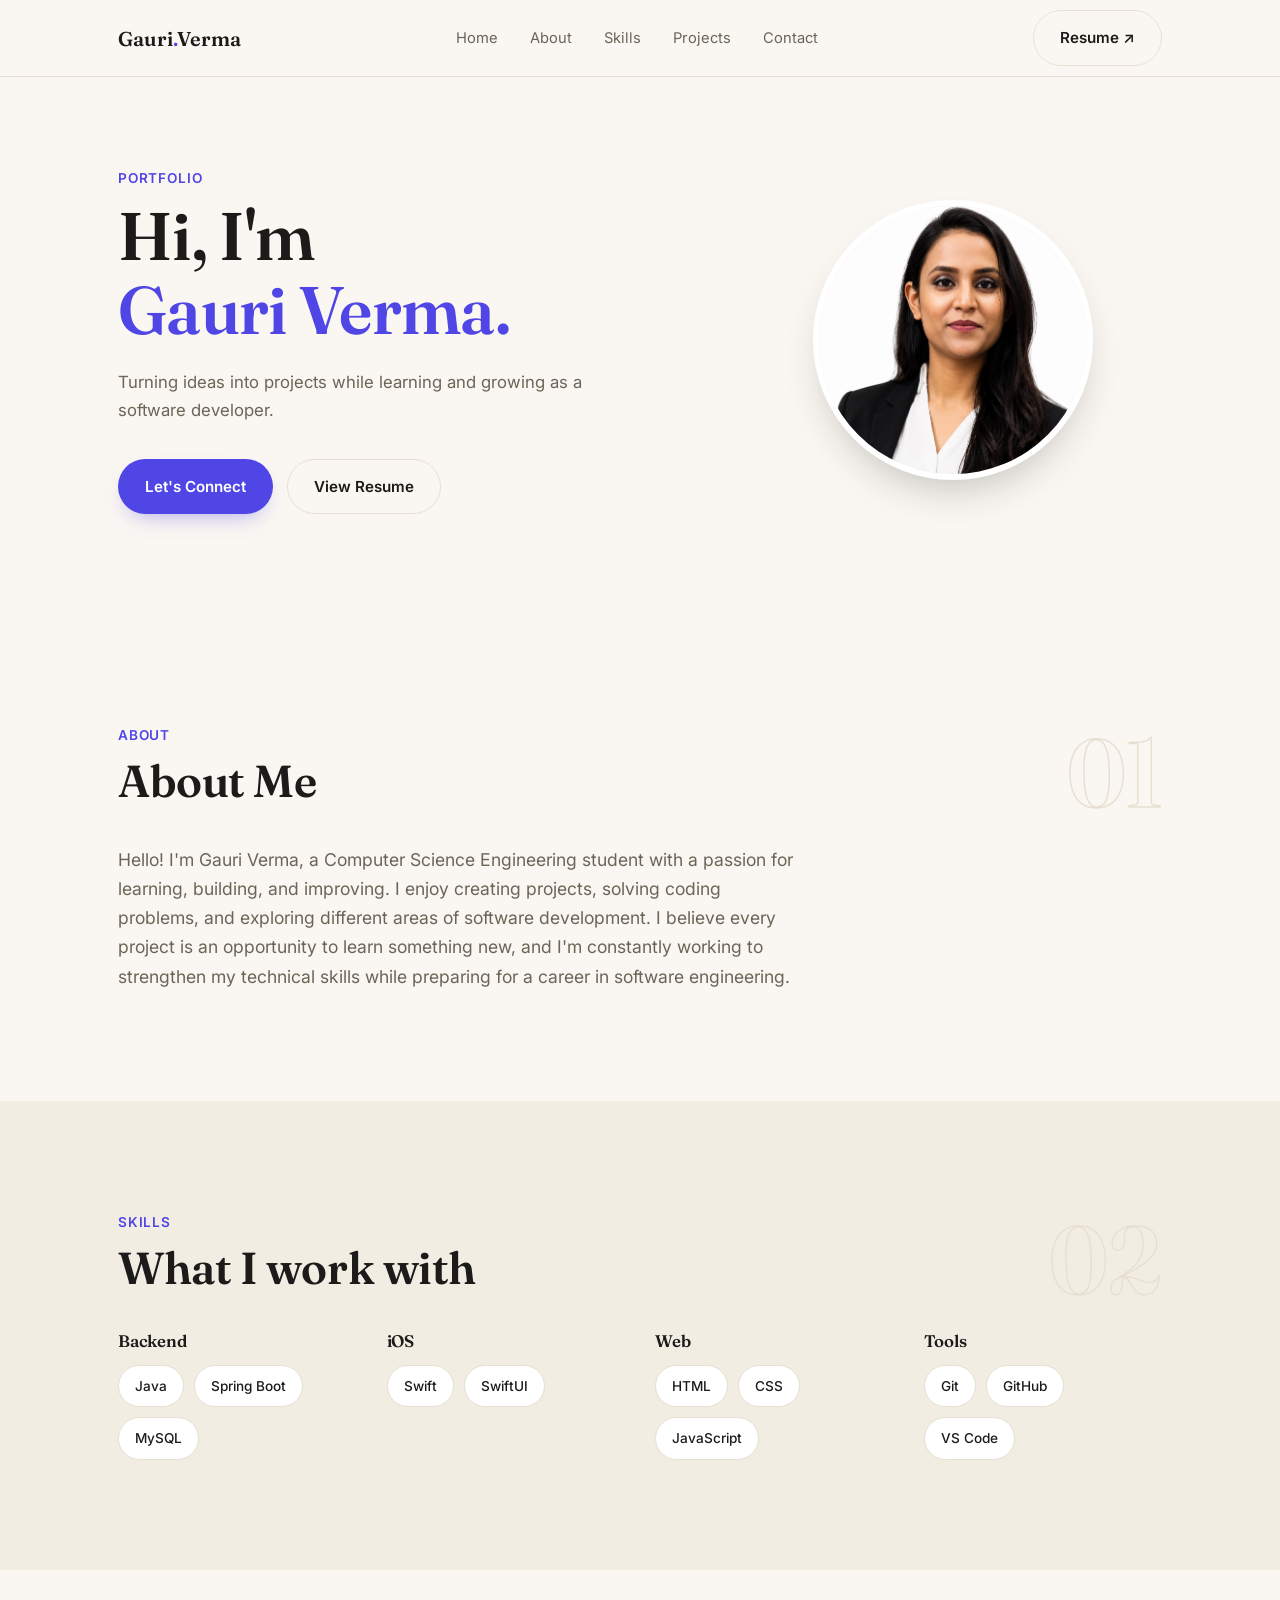
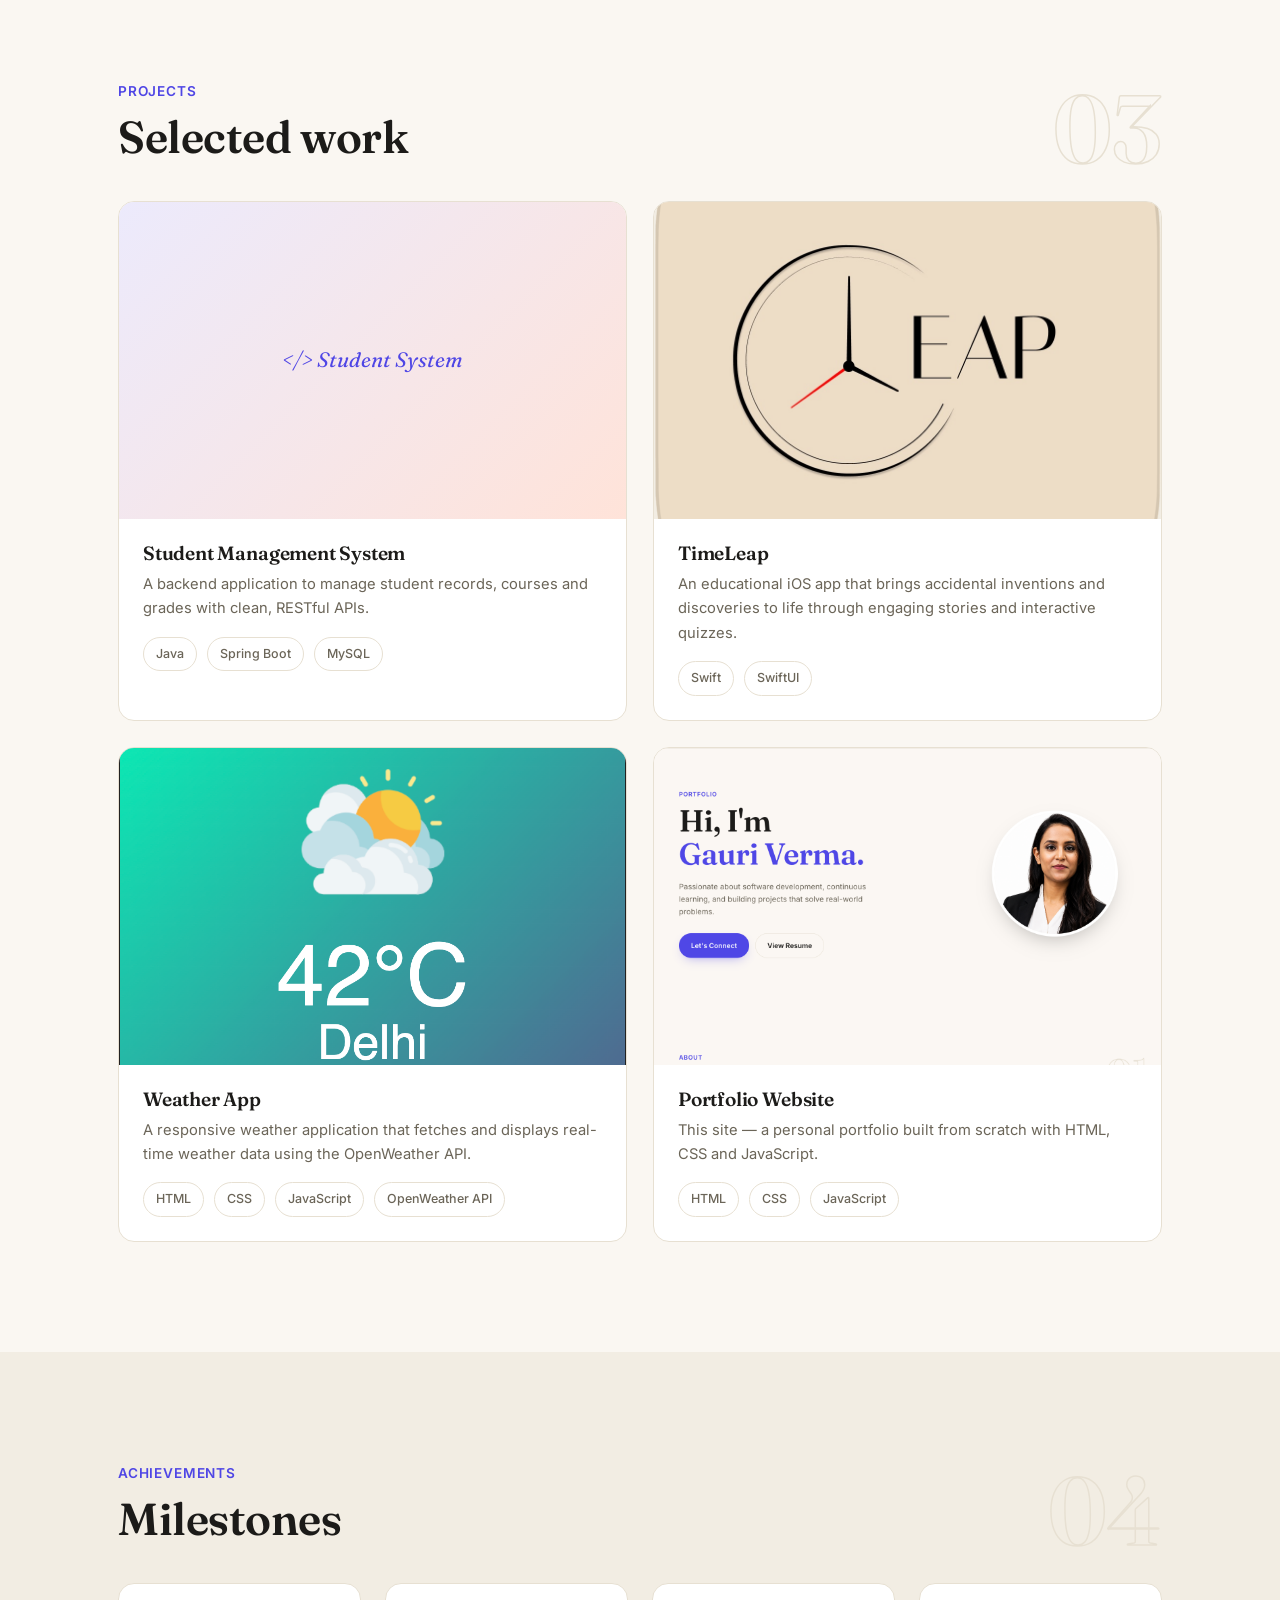
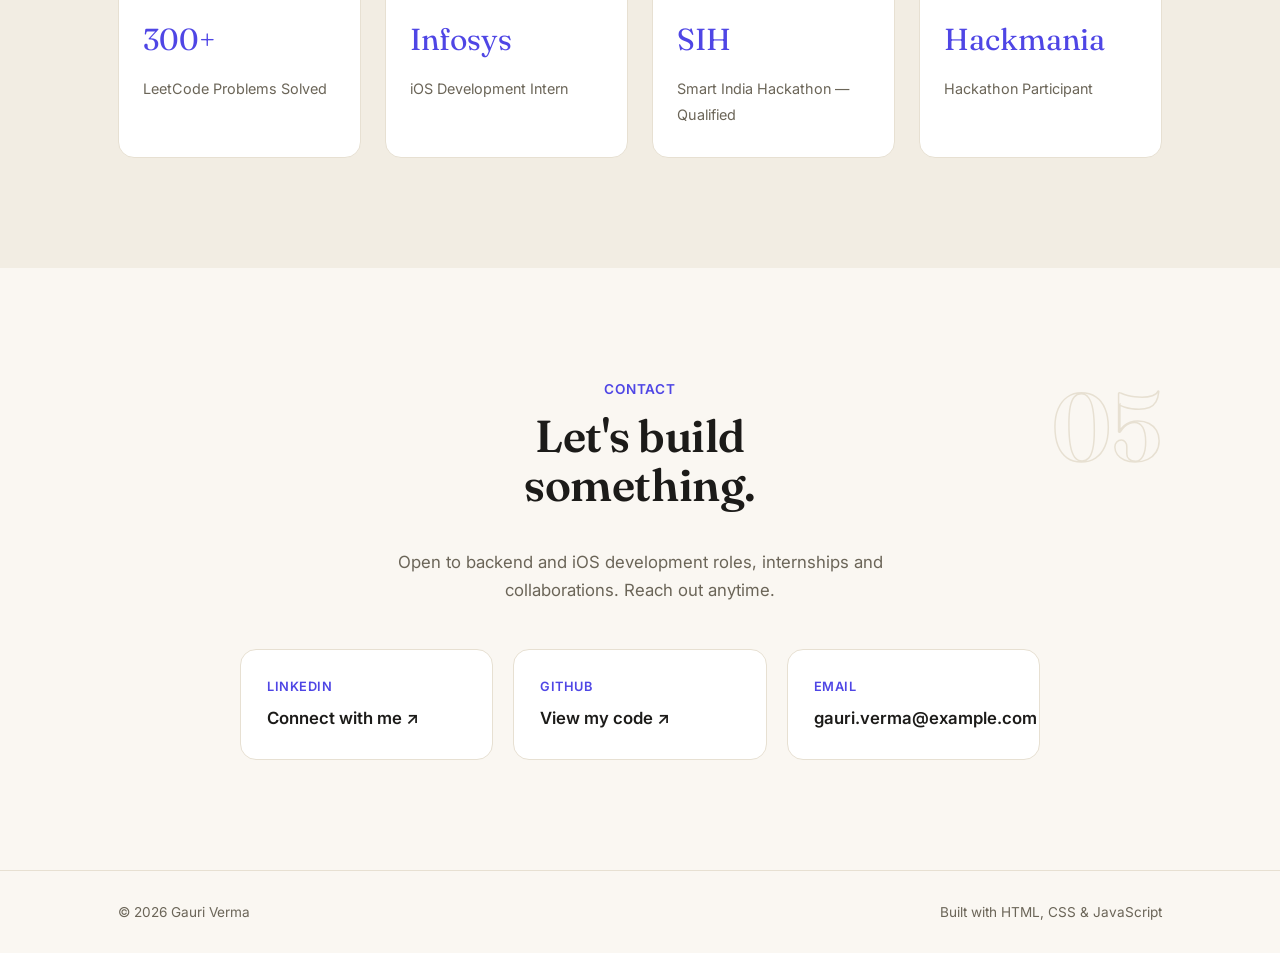
==== index.html @ facdd418 "linkedIn link updated updated" ====
<!DOCTYPE html>
<html lang="en">
<head>
<meta charset="UTF-8" />
<meta name="viewport" content="width=device-width, initial-scale=1.0" />
<title>Gauri Verma | Computer Science Student</title>
<link rel="preconnect" href="https://fonts.googleapis.com">
<link rel="preconnect" href="https://fonts.gstatic.com" crossorigin>
<link href="https://fonts.googleapis.com/css2?family=Fraunces:opsz,wght@9..144,400;9..144,500;9..144,600;9..144,700&family=Inter:wght@400;500;600;700&display=swap" rel="stylesheet">
<link rel="icon" type="image/svg+xml" href="favicon.svg">
<link rel="stylesheet" href="style.css">
</head>
<body>

<!-- ===== NAV ===== -->
<header class="nav">
  <div class="nav-inner">
    <a href="#home" class="nav-brand">Gauri<span class="accent">.</span>Verma</a>
    <nav class="nav-links">
      <a href="#home">Home</a>
      <a href="#about">About</a>
      <a href="#skills">Skills</a>
      <a href="#projects">Projects</a>
      <a href="#contact">Contact</a>
    </nav>
    <a href="resume/resume.pdf" target="_blank" class="btn btn-outline nav-resume">Resume ↗</a>
    <button class="nav-toggle" aria-label="Toggle menu" id="navToggle">
      <span></span><span></span><span></span>
    </button>
  </div>
</header>

<!-- ===== HERO ===== -->
<section class="hero" id="home">
  <div class="hero-inner">
    <div class="hero-text">
      <p class="eyebrow">Portfolio</p>
      <h1>Hi, I'm<br><span class="accent">Gauri Verma.</span></h1>
      <p class="hero-sub">Turning ideas into projects while learning and growing as a software developer.</p>
      <div class="hero-actions">
        <a href="#contact" class="btn btn-primary">Let's Connect</a>
        <a href="resume/resume.pdf" target="_blank" class="btn btn-outline">View Resume</a>
      </div>
    </div>

    <div class="hero-media">
      <div class="photo-circle">
        <img src="images/gauri.jpg" alt="Gauri Verma" onerror="this.style.display='none'; this.parentElement.classList.add('photo-empty')">
        <span class="photo-placeholder">Your Photo</span>
      </div>
    </div>
  </div>
</section>

<!-- ===== ABOUT ===== -->
<section class="section" id="about">
  <div class="section-inner">
    <span class="section-num">01</span>
    <p class="eyebrow">About</p>
    <h2 class="section-title">About Me</h2>
    <div class="about-grid">
      <p class="about-text">
        Hello! I'm Gauri Verma, a Computer Science Engineering student with a passion for learning, building, and improving. I enjoy creating projects, solving coding problems, and exploring different areas of software development. I believe every project is an opportunity to learn something new, and I'm constantly working to strengthen my technical skills while preparing for a career in software engineering.
      </p>
    </div>
  </div>
</section>

<!-- ===== SKILLS ===== -->
<section class="section section-alt" id="skills">
  <div class="section-inner">
    <span class="section-num">02</span>
    <p class="eyebrow">Skills</p>
    <h2 class="section-title">What I work with</h2>

    <div class="skills-groups">
      <div class="skill-group">
        <h3 class="skill-group-title">Backend</h3>
        <div class="pill-row">
          <span class="pill">Java</span>
          <span class="pill">Spring Boot</span>
          <span class="pill">MySQL</span>
        </div>
      </div>
      <div class="skill-group">
        <h3 class="skill-group-title">iOS</h3>
        <div class="pill-row">
          <span class="pill">Swift</span>
          <span class="pill">SwiftUI</span>
        </div>
      </div>
      <div class="skill-group">
        <h3 class="skill-group-title">Web</h3>
        <div class="pill-row">
          <span class="pill">HTML</span>
          <span class="pill">CSS</span>
          <span class="pill">JavaScript</span>
        </div>
      </div>
      <div class="skill-group">
        <h3 class="skill-group-title">Tools</h3>
        <div class="pill-row">
          <span class="pill">Git</span>
          <span class="pill">GitHub</span>
          <span class="pill">VS Code</span>
        </div>
      </div>
    </div>
  </div>
</section>

<!-- ===== PROJECTS ===== -->
<section class="section" id="projects">
  <div class="section-inner">
    <span class="section-num">03</span>
    <p class="eyebrow">Projects</p>
    <h2 class="section-title">Selected work</h2>

    <div class="project-grid">

      <article class="project-card">
        <div class="project-image">
          <img src="images/student.png" alt="Student Management System screenshot" onerror="this.style.display='none'; this.nextElementSibling.style.display='flex'">
          <div class="project-image-placeholder" style="display:none;">&lt;/&gt; Student System</div>
        </div>
        <div class="project-body">
          <h3>Student Management System</h3>
          <p>A backend application to manage student records, courses and grades with clean, RESTful APIs.</p>
          <div class="pill-row small">
            <span class="pill">Java</span><span class="pill">Spring Boot</span><span class="pill">MySQL</span>
          </div>
        </div>
      </article>

      <article class="project-card">
        <div class="project-image">
          <img src="images/timeleap.png" alt="TimeLeap app screenshot" onerror="this.style.display='none'; this.nextElementSibling.style.display='flex'">
          <div class="project-image-placeholder" style="display:none;">&lt;/&gt; TimeLeap</div>
        </div>
        <div class="project-body">
          <h3>TimeLeap</h3>
          <p>An educational iOS app that brings accidental inventions and discoveries to life through engaging stories and interactive quizzes.</p>
          <div class="pill-row small">
            <span class="pill">Swift</span><span class="pill">SwiftUI</span>
          </div>
        </div>
      </article>

      <article class="project-card">
        <div class="project-image">
          <img src="images/weather.png" alt="Weather App screenshot" onerror="this.style.display='none'; this.nextElementSibling.style.display='flex'">
          <div class="project-image-placeholder" style="display:none;">&lt;/&gt; Weather App</div>
        </div>
        <div class="project-body">
          <h3>Weather App</h3>
          <p>A responsive weather application that fetches and displays real-time weather data using the OpenWeather API.</p>
          <div class="pill-row small">
            <span class="pill">HTML</span><span class="pill">CSS</span><span class="pill">JavaScript</span><span class="pill">OpenWeather API</span>
          </div>
        </div>
      </article>

      
      <article class="project-card">
        <div class="project-image">
          <img src="images/portfolio.png" alt="Portfolio Website screenshot" onerror="this.style.display='none'; this.nextElementSibling.style.display='flex'">
          <div class="project-image-placeholder" style="display:none;">&lt;/&gt; this site</div>
        </div>
        <div class="project-body">
          <h3>Portfolio Website</h3>
          <p>This site — a personal portfolio built from scratch with HTML, CSS and JavaScript.</p>
          <div class="pill-row small">
            <span class="pill">HTML</span><span class="pill">CSS</span><span class="pill">JavaScript</span>
          </div>
        </div>
      </article>

    </div>
  </div>
</section>

<!-- ===== ACHIEVEMENTS ===== -->
<section class="section section-alt" id="achievements">
  <div class="section-inner">
    <span class="section-num">04</span>
    <p class="eyebrow">Achievements</p>
    <h2 class="section-title">Milestones</h2>

    <div class="stat-strip">
      <div class="stat">
        <span class="stat-num">300+</span>
        <span class="stat-label">LeetCode Problems Solved</span>
      </div>
      <div class="stat">
        <span class="stat-num">Infosys</span>
        <span class="stat-label">iOS Development Intern</span>
      </div>
      <div class="stat">
        <span class="stat-num">SIH</span>
        <span class="stat-label">Smart India Hackathon — Qualified</span>
      </div>
      <div class="stat">
        <span class="stat-num">Hackmania</span>
        <span class="stat-label">Hackathon Participant</span>
      </div>
    </div>
  </div>
</section>

<!-- ===== CONTACT ===== -->
<section class="section" id="contact">
  <div class="section-inner contact-inner">
    <span class="section-num">05</span>
    <p class="eyebrow">Contact</p>
    <h2 class="section-title">Let's build<br>something.</h2>
    <p class="contact-sub">Open to backend and iOS development roles, internships and collaborations. Reach out anytime.</p>

    <div class="contact-links">
      <a href="https://www.linkedin.com/in/gauri-verma-b24649279?utm_source=share_via&utm_content=profile&utm_medium=member_android" target="_blank" class="contact-card">
        <span class="contact-label">LinkedIn</span>
        <span class="contact-value">Connect with me ↗</span>
      </a>
      <a href="https://github.com/GauriVerma99" target="_blank" class="contact-card">
        <span class="contact-label">GitHub</span>
        <span class="contact-value">View my code ↗</span>
      </a>
      <a href="mailto:gauri.verma@example.com" class="contact-card">
        <span class="contact-label">Email</span>
        <span class="contact-value">gauri.verma@example.com</span>
      </a>
    </div>
  </div>
</section>

<!-- ===== FOOTER ===== -->
<footer class="footer">
  <div class="section-inner footer-inner">
    <span>© <span id="year"></span> Gauri Verma</span>
    <span class="footer-tag">Built with HTML, CSS &amp; JavaScript</span>
  </div>
</footer>

<script src="script.js"></script>
</body>
</html>
---- style.css ----
/* ================= TOKENS ================= */
:root {
  --bg: #faf7f2;
  --bg-alt: #f2ede3;
  --surface: #ffffff;
  --border: #e7e0d2;
  --text: #1c1b19;
  --text-muted: #6b6558;
  --accent: #4f46e5;
  --accent-soft: #eceafc;
  --coral: #ff7a59;

  --font-display: 'Fraunces', serif;
  --font-body: 'Inter', sans-serif;

  --radius: 16px;
  --max-w: 1100px;
}

* { margin: 0; padding: 0; box-sizing: border-box; }
html { scroll-behavior: smooth; }

body {
  background: var(--bg);
  color: var(--text);
  font-family: var(--font-body);
  line-height: 1.65;
  -webkit-font-smoothing: antialiased;
}

a { color: inherit; text-decoration: none; }
.accent { color: var(--accent); }

h1, h2, h3 {
  font-family: var(--font-display);
  font-weight: 600;
  letter-spacing: -0.01em;
  line-height: 1.1;
}

.eyebrow {
  color: var(--accent);
  font-size: 0.85rem;
  font-weight: 600;
  letter-spacing: 0.06em;
  text-transform: uppercase;
  margin-bottom: 10px;
}

.section-inner, .nav-inner {
  max-width: var(--max-w);
  margin: 0 auto;
  padding: 0 28px;
  position: relative;
}

:focus-visible { outline: 2px solid var(--accent); outline-offset: 2px; }

/* ================= BUTTONS ================= */
.btn {
  display: inline-flex;
  align-items: center;
  gap: 6px;
  padding: 14px 26px;
  border-radius: 999px;
  font-weight: 600;
  font-size: 0.95rem;
  transition: transform 0.15s ease, background 0.15s ease, box-shadow 0.15s ease;
  border: 1px solid transparent;
}
.btn:hover { transform: translateY(-2px); }

.btn-primary { background: var(--accent); color: #fff; box-shadow: 0 10px 24px -12px rgba(79,70,229,0.55); }
.btn-primary:hover { background: #4338ca; }

.btn-outline { border-color: var(--border); color: var(--text); }
.btn-outline:hover { border-color: var(--accent); color: var(--accent); }

/* ================= NAV ================= */
.nav {
  position: sticky;
  top: 0;
  z-index: 50;
  background: rgba(250, 247, 242, 0.85);
  backdrop-filter: blur(10px);
  border-bottom: 1px solid var(--border);
}
.nav-inner {
  display: flex;
  align-items: center;
  justify-content: space-between;
  height: 76px;
}
.nav-brand { font-family: var(--font-display); font-weight: 600; font-size: 1.25rem; }
.nav-links { display: flex; gap: 32px; font-size: 0.92rem; color: var(--text-muted); }
.nav-links a:hover { color: var(--text); }
.nav-toggle { display: none; flex-direction: column; gap: 4px; background: none; border: none; cursor: pointer; }
.nav-toggle span { width: 22px; height: 2px; background: var(--text); }

/* ================= HERO ================= */
.hero { padding: 90px 0 100px; }
.hero-inner {
  max-width: var(--max-w);
  margin: 0 auto;
  padding: 0 28px;
  display: grid;
  grid-template-columns: 1.15fr 0.85fr;
  gap: 60px;
  align-items: center;
}
.hero h1 {
  font-size: clamp(2.6rem, 5.5vw, 4.2rem);
  margin: 10px 0 22px;
}
.hero-sub { color: var(--text-muted); max-width: 46ch; margin-bottom: 34px; font-size: 1.05rem; }
.hero-actions { display: flex; gap: 14px; flex-wrap: wrap; }

/* hero media: simple photo circle */
.hero-media { position: relative; display: flex; justify-content: center; align-items: center; }
.photo-circle {
  position: relative;
  width: 280px;
  height: 280px;
  border-radius: 50%;
  overflow: hidden;
  border: 6px solid var(--surface);
  box-shadow: 0 20px 45px -18px rgba(28,27,25,0.3);
  display: flex;
  align-items: center;
  justify-content: center;
  background: var(--bg-alt);
}
.photo-circle img { width: 100%; height: 100%; object-fit: cover; object-position: center 15%; }
.photo-placeholder { display: none; color: var(--text-muted); font-size: 0.85rem; }
.photo-empty .photo-placeholder { display: block; }

/* ================= SECTIONS ================= */
.section { padding: 110px 0; position: relative; }
.section-alt { background: var(--bg-alt); }
.section-title { font-size: clamp(2rem, 4vw, 2.8rem); margin-bottom: 40px; }

.section-num {
  position: absolute;
  top: 0;
  right: 28px;
  font-family: var(--font-display);
  font-size: 6rem;
  font-weight: 600;
  color: transparent;
  -webkit-text-stroke: 1.5px var(--border);
  line-height: 1;
  user-select: none;
}

/* about */
.about-grid { display: block; }
.about-text { color: var(--text-muted); font-size: 1.1rem; max-width: 62ch; }
.about-text strong { color: var(--text); font-weight: 600; }

/* skills */
.skills-groups { display: grid; grid-template-columns: repeat(auto-fit, minmax(220px, 1fr)); gap: 30px; }
.skill-group-title { font-size: 1.05rem; margin-bottom: 14px; }
.pill-row { display: flex; flex-wrap: wrap; gap: 10px; }
.pill {
  border: 1px solid var(--border);
  background: var(--surface);
  padding: 9px 16px;
  border-radius: 999px;
  font-size: 0.85rem;
  font-weight: 500;
  color: var(--text);
  transition: border-color 0.15s ease, transform 0.15s ease;
}
.pill-row.small .pill { padding: 6px 12px; font-size: 0.78rem; color: var(--text-muted); }
.skill-group:hover .pill { border-color: var(--accent); }

/* projects */
.project-grid { display: grid; grid-template-columns: repeat(2, 1fr); gap: 26px; }
.project-card {
  display: flex;
  flex-direction: column;
  border: 1px solid var(--border);
  border-radius: var(--radius);
  overflow: hidden;
  background: var(--surface);
  transition: transform 0.2s ease, box-shadow 0.2s ease;
}
.project-card:hover { transform: translateY(-5px); box-shadow: 0 24px 45px -24px rgba(28,27,25,0.25); }
.project-image { aspect-ratio: 16 / 10; overflow: hidden; background: var(--bg-alt); }
.project-image img { width: 100%; height: 100%; object-fit: cover; display: block; }
.project-image-placeholder {
  aspect-ratio: 16 / 10;
  width: 100%;
  height: 100%;
  background: linear-gradient(135deg, var(--accent-soft), #ffe3d9);
  display: flex;
  align-items: center;
  justify-content: center;
  font-family: var(--font-display);
  font-style: italic;
  color: var(--accent);
  font-size: 1.3rem;
  text-align: center;
  padding: 0 16px;
}
.project-body { padding: 24px; display: flex; flex-direction: column; flex: 1; }
.project-body h3 { font-size: 1.2rem; margin-bottom: 8px; }
.project-body p { color: var(--text-muted); font-size: 0.92rem; margin-bottom: 16px; }
.project-links { display: flex; gap: 18px; font-size: 0.85rem; font-weight: 600; margin-top: auto; padding-top: 16px; }
.project-links a { color: var(--accent); }
.project-links a:hover { text-decoration: underline; }

/* achievements */
.stat-strip { display: grid; grid-template-columns: repeat(auto-fit, minmax(200px, 1fr)); gap: 24px; }
.stat { background: var(--surface); border: 1px solid var(--border); border-radius: var(--radius); padding: 30px 24px; }
.stat-num { display: block; font-family: var(--font-display); color: var(--accent); font-size: 1.9rem; margin-bottom: 10px; }
.stat-label { color: var(--text-muted); font-size: 0.9rem; }

/* contact */
.contact-inner { text-align: center; }
.contact-sub { color: var(--text-muted); max-width: 52ch; margin: 16px auto 44px; font-size: 1.05rem; }
.contact-links { display: grid; grid-template-columns: repeat(auto-fit, minmax(220px, 1fr)); gap: 20px; max-width: 800px; margin: 0 auto; }
.contact-card {
  border: 1px solid var(--border);
  border-radius: var(--radius);
  padding: 26px;
  background: var(--surface);
  display: flex; flex-direction: column; gap: 8px;
  transition: border-color 0.15s ease, transform 0.15s ease, box-shadow 0.15s ease;
}
.contact-card:hover { border-color: var(--accent); transform: translateY(-3px); box-shadow: 0 20px 40px -24px rgba(28,27,25,0.25); }
.contact-label { color: var(--accent); font-size: 0.8rem; font-weight: 600; text-align: left; text-transform: uppercase; letter-spacing: 0.04em; }
.contact-value { font-weight: 600; text-align: left; font-size: 1.05rem; }

/* footer */
.footer { border-top: 1px solid var(--border); padding: 30px 0; }
.footer-inner { display: flex; justify-content: space-between; color: var(--text-muted); font-size: 0.85rem; }

/* ================= RESPONSIVE ================= */
@media (max-width: 860px) {
  .hero-inner { grid-template-columns: 1fr; }
  .hero-media { order: -1; margin: 0 auto 20px; }
  .photo-circle { width: 220px; height: 220px; }
  .project-grid { grid-template-columns: 1fr; }
  .nav-links { display: none; }
  .nav-resume { display: none; }
  .nav-toggle { display: flex; }
  .section-num { font-size: 4rem; }
}

@media (prefers-reduced-motion: reduce) {
  * { animation-duration: 0.001ms !important; animation-iteration-count: 1 !important; transition-duration: 0.001ms !important; }
}
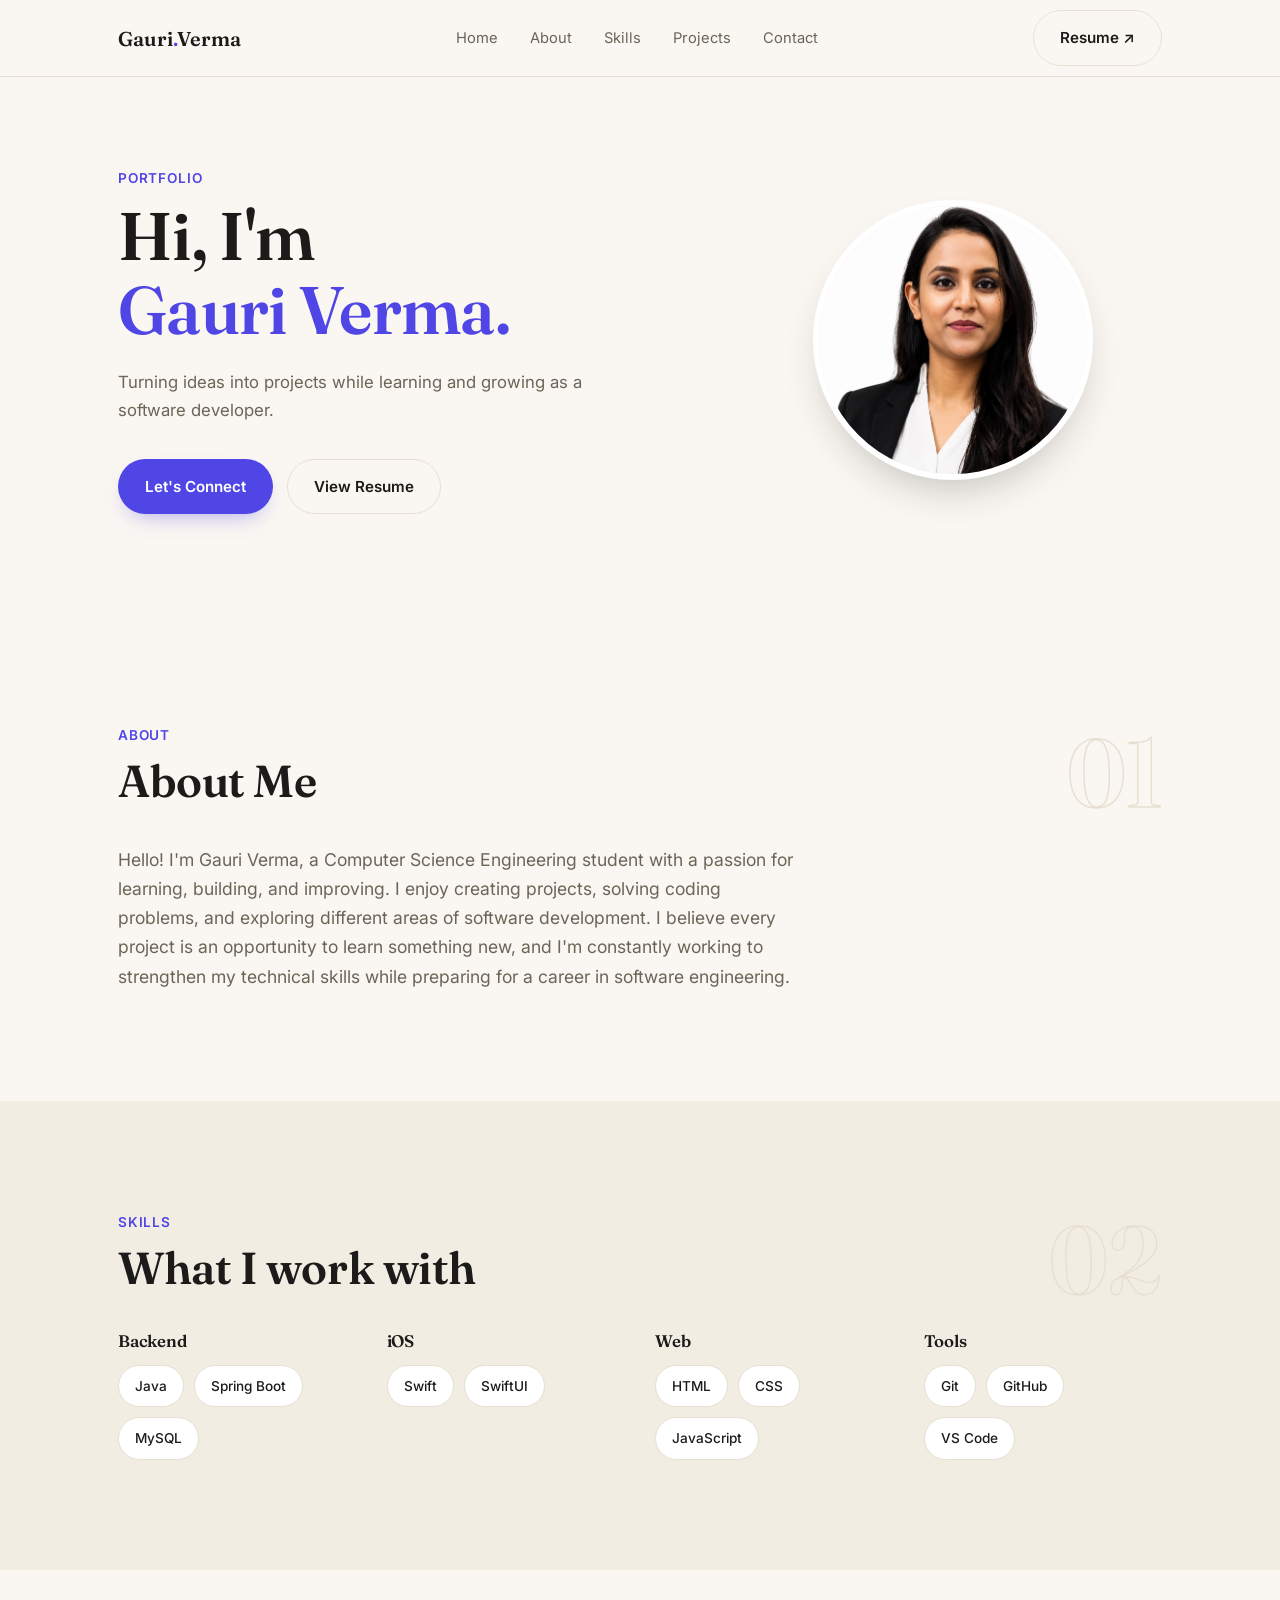
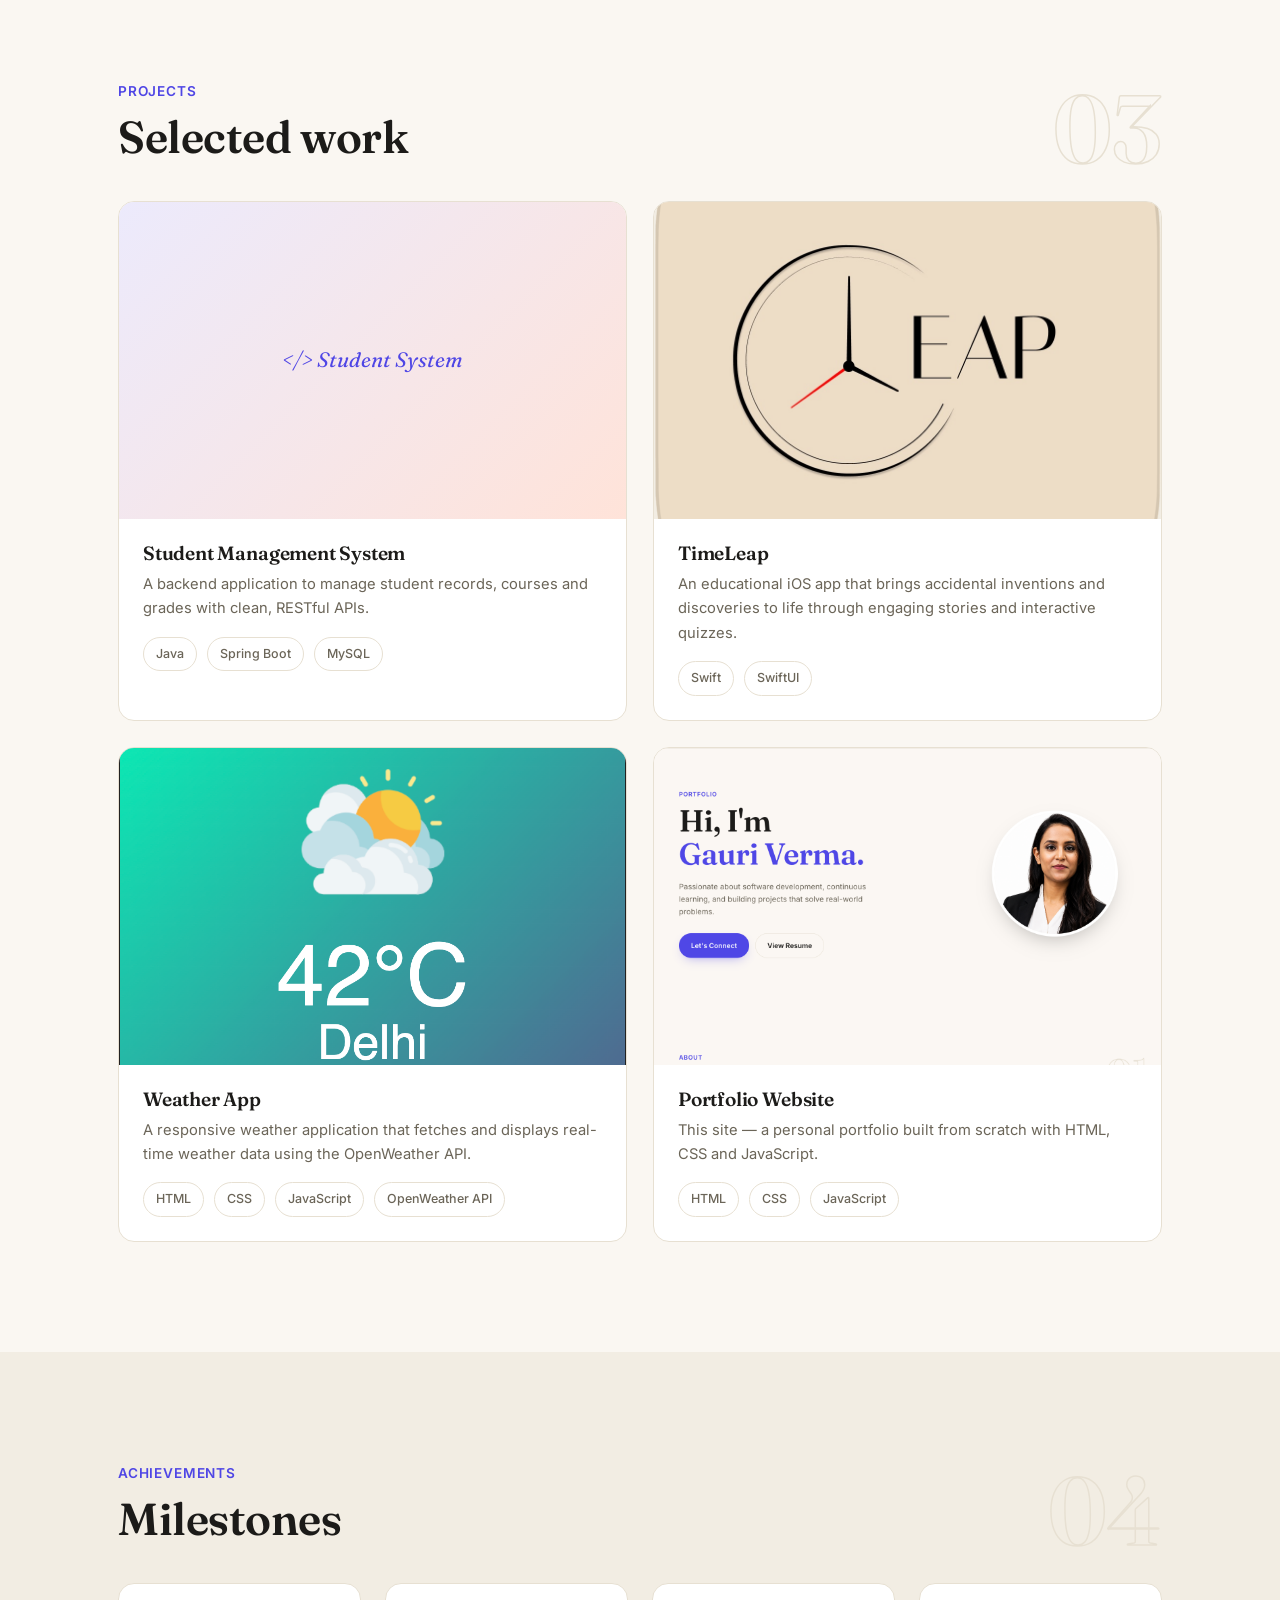
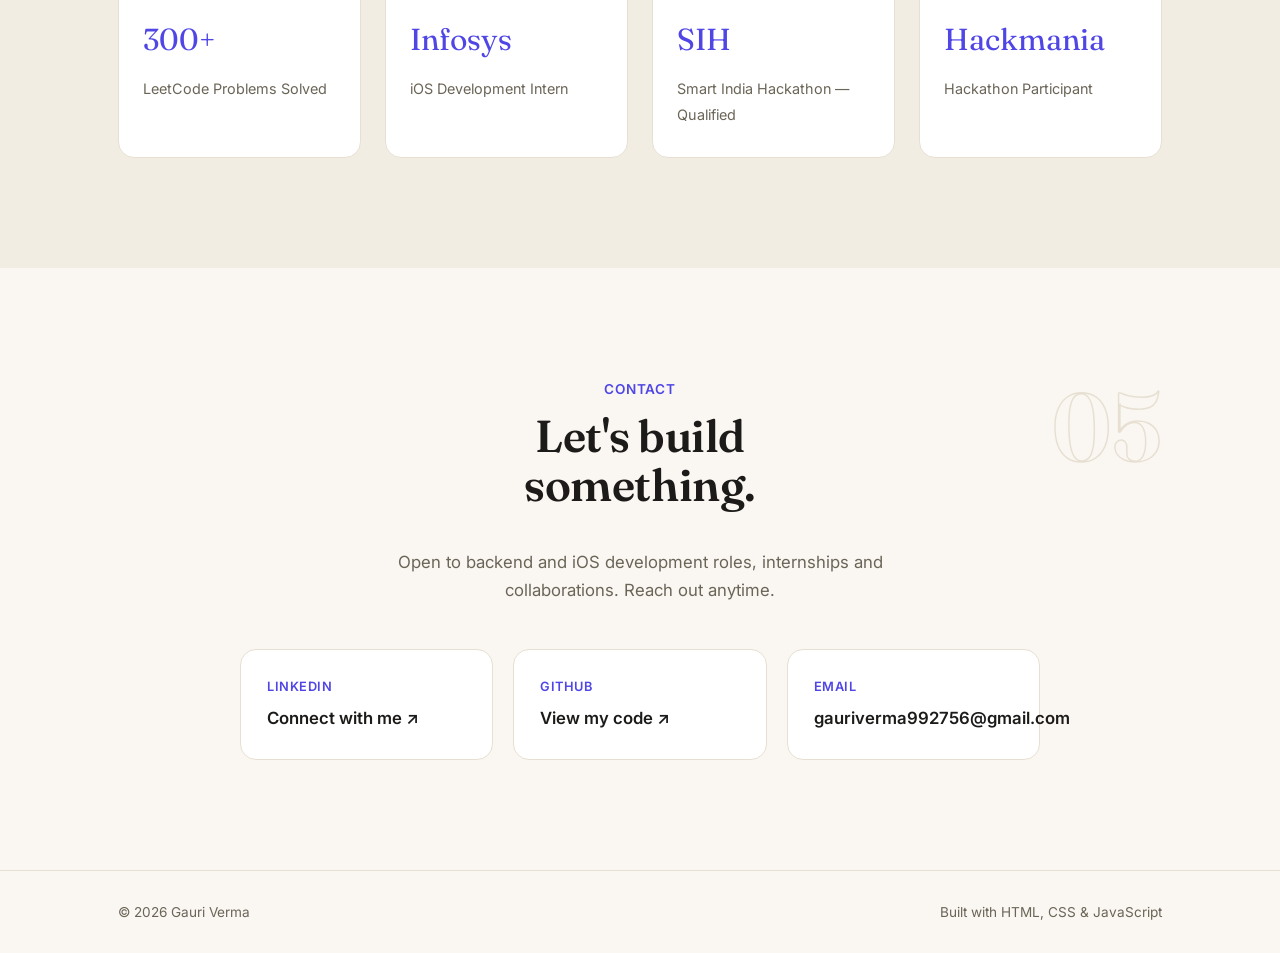
==== commit 0c65c618: "Update index.html" ====
--- a/index.html
+++ b/index.html
@@ -216,7 +216,7 @@
     <p class="contact-sub">Open to backend and iOS development roles, internships and collaborations. Reach out anytime.</p>
 
     <div class="contact-links">
-      <a href="https://www.linkedin.com/in/gauri-verma-b24649279?utm_source=share_via&utm_content=profile&utm_medium=member_android" target="_blank" class="contact-card">
+      <a href="https://www.linkedin.com/in/gauri-verma-b24649279/" target="_blank" class="contact-card">
         <span class="contact-label">LinkedIn</span>
         <span class="contact-value">Connect with me ↗</span>
       </a>
@@ -224,9 +224,9 @@
         <span class="contact-label">GitHub</span>
         <span class="contact-value">View my code ↗</span>
       </a>
-      <a href="mailto:gauri.verma@example.com" class="contact-card">
-        <span class="contact-label">Email</span>
-        <span class="contact-value">gauri.verma@example.com</span>
+      <a href="mailto:gauriverma992756@gmail.com" class="contact-card">
+      <span class="contact-label">Email</span>
+      <span class="contact-value">gauriverma992756@gmail.com</span>
       </a>
     </div>
   </div>
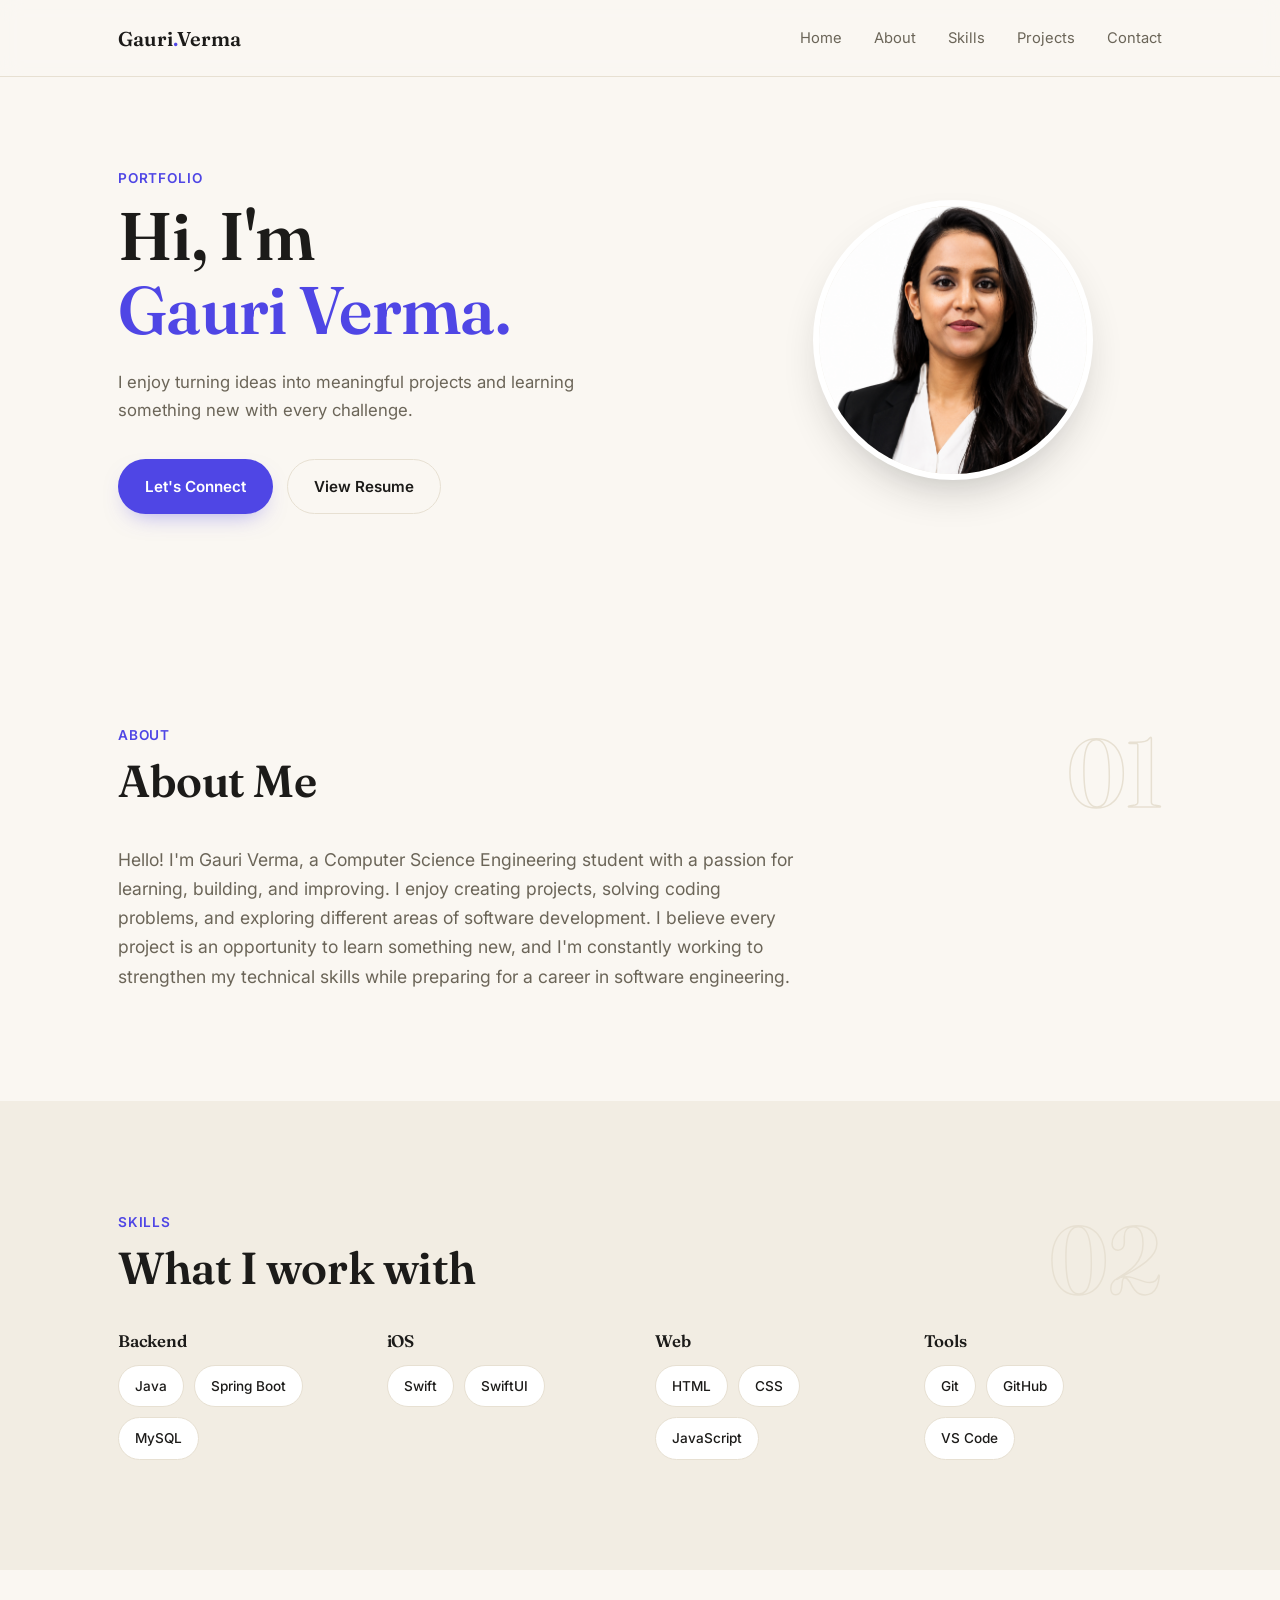
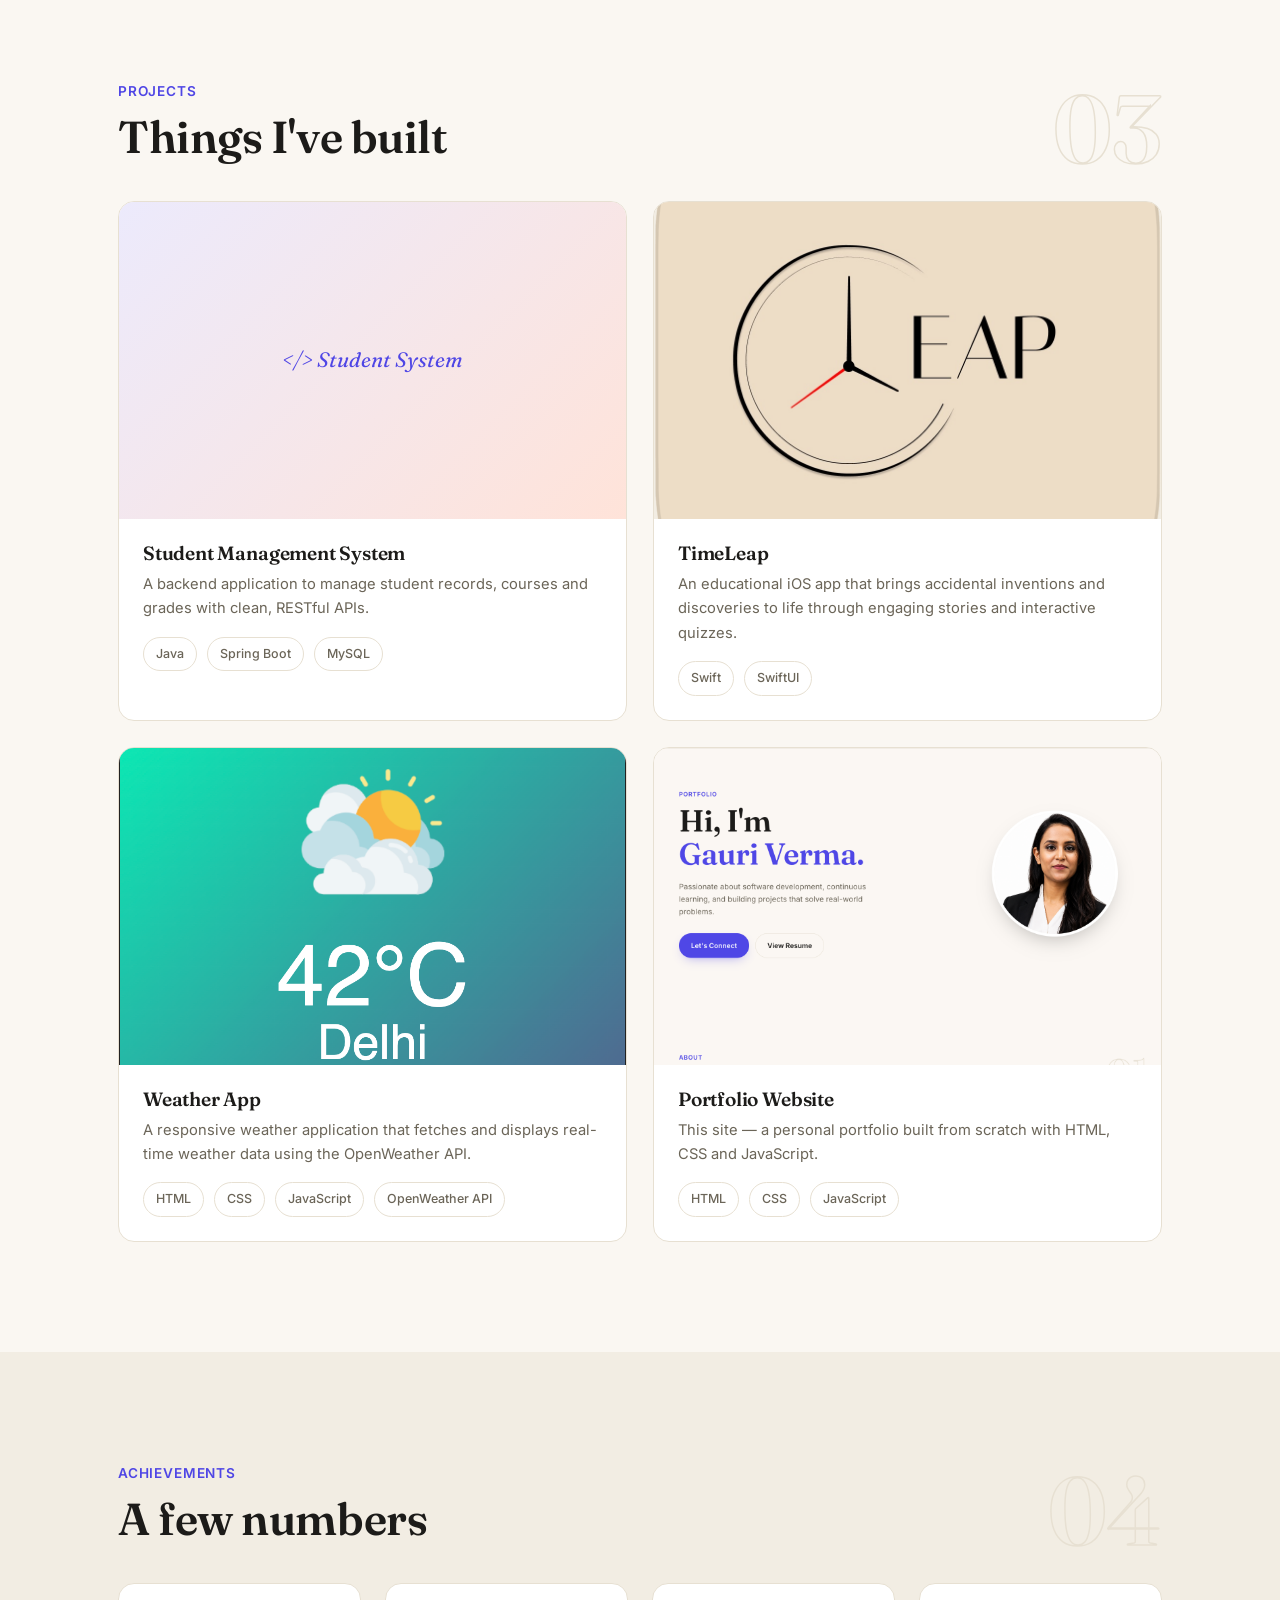
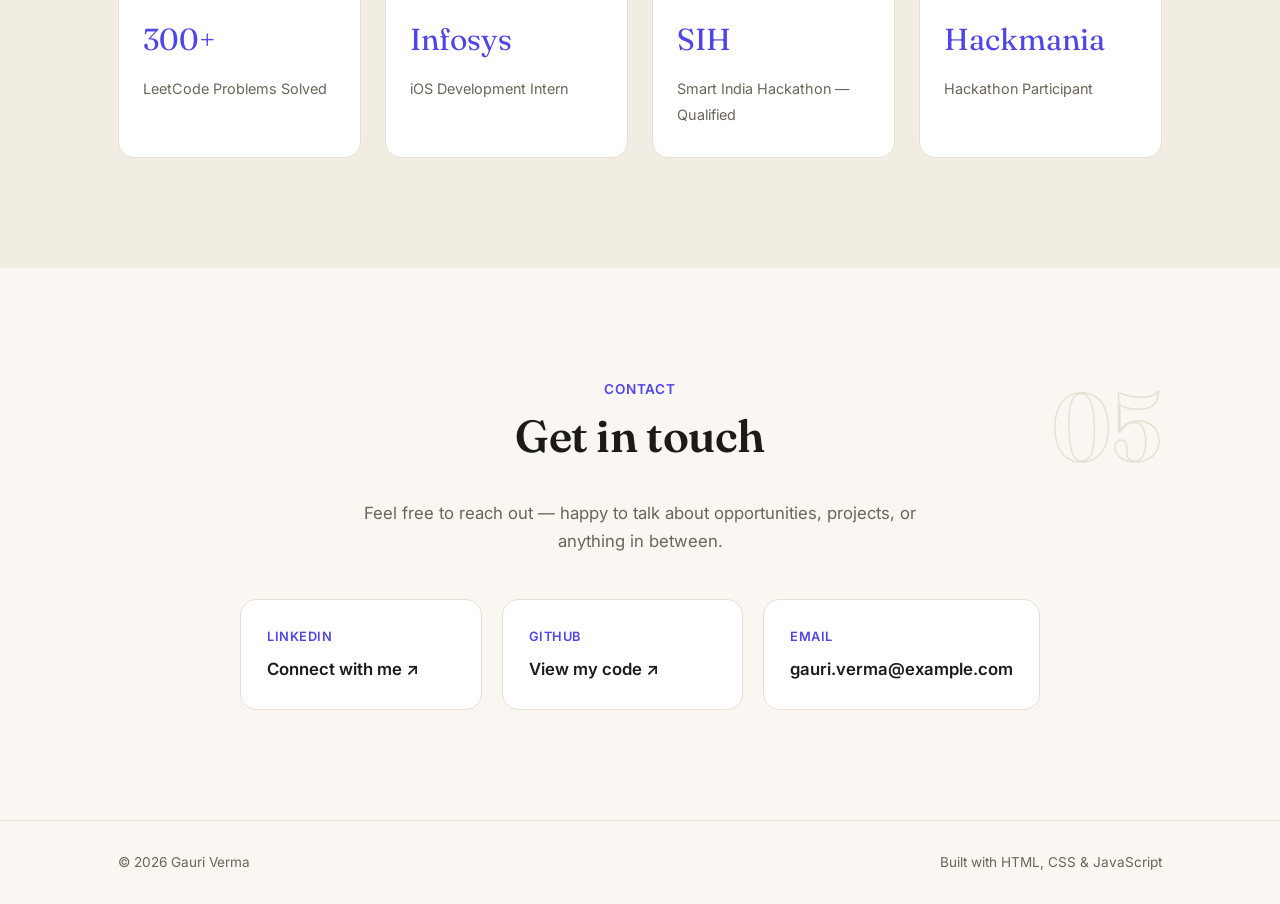
==== commit c4284065: "align the things" ====
--- a/index.html
+++ b/index.html
@@ -23,7 +23,6 @@
       <a href="#projects">Projects</a>
       <a href="#contact">Contact</a>
     </nav>
-    <a href="resume/resume.pdf" target="_blank" class="btn btn-outline nav-resume">Resume ↗</a>
     <button class="nav-toggle" aria-label="Toggle menu" id="navToggle">
       <span></span><span></span><span></span>
     </button>
@@ -36,7 +35,7 @@
     <div class="hero-text">
       <p class="eyebrow">Portfolio</p>
       <h1>Hi, I'm<br><span class="accent">Gauri Verma.</span></h1>
-      <p class="hero-sub">Turning ideas into projects while learning and growing as a software developer.</p>
+      <p class="hero-sub">I enjoy turning ideas into meaningful projects and learning something new with every challenge.</p>
       <div class="hero-actions">
         <a href="#contact" class="btn btn-primary">Let's Connect</a>
         <a href="resume/resume.pdf" target="_blank" class="btn btn-outline">View Resume</a>
@@ -114,7 +113,7 @@
   <div class="section-inner">
     <span class="section-num">03</span>
     <p class="eyebrow">Projects</p>
-    <h2 class="section-title">Selected work</h2>
+    <h2 class="section-title">Things I've built</h2>
 
     <div class="project-grid">
 
@@ -184,7 +183,7 @@
   <div class="section-inner">
     <span class="section-num">04</span>
     <p class="eyebrow">Achievements</p>
-    <h2 class="section-title">Milestones</h2>
+    <h2 class="section-title">A few numbers</h2>
 
     <div class="stat-strip">
       <div class="stat">
@@ -212,8 +211,8 @@
   <div class="section-inner contact-inner">
     <span class="section-num">05</span>
     <p class="eyebrow">Contact</p>
-    <h2 class="section-title">Let's build<br>something.</h2>
-    <p class="contact-sub">Open to backend and iOS development roles, internships and collaborations. Reach out anytime.</p>
+    <h2 class="section-title">Get in touch</h2>
+    <p class="contact-sub">Feel free to reach out — happy to talk about opportunities, projects, or anything in between.</p>
 
     <div class="contact-links">
       <a href="https://www.linkedin.com/in/gauri-verma-b24649279/" target="_blank" class="contact-card">
@@ -224,9 +223,9 @@
         <span class="contact-label">GitHub</span>
         <span class="contact-value">View my code ↗</span>
       </a>
-      <a href="mailto:gauriverma992756@gmail.com" class="contact-card">
-      <span class="contact-label">Email</span>
-      <span class="contact-value">gauriverma992756@gmail.com</span>
+      <a href="mailto:gauri.verma@example.com" class="contact-card">
+        <span class="contact-label">Email</span>
+        <span class="contact-value">gauri.verma@example.com</span>
       </a>
     </div>
   </div>
--- a/style.css
+++ b/style.css
@@ -206,9 +206,6 @@
 .project-body { padding: 24px; display: flex; flex-direction: column; flex: 1; }
 .project-body h3 { font-size: 1.2rem; margin-bottom: 8px; }
 .project-body p { color: var(--text-muted); font-size: 0.92rem; margin-bottom: 16px; }
-.project-links { display: flex; gap: 18px; font-size: 0.85rem; font-weight: 600; margin-top: auto; padding-top: 16px; }
-.project-links a { color: var(--accent); }
-.project-links a:hover { text-decoration: underline; }
 
 /* achievements */
 .stat-strip { display: grid; grid-template-columns: repeat(auto-fit, minmax(200px, 1fr)); gap: 24px; }
@@ -219,7 +216,7 @@
 /* contact */
 .contact-inner { text-align: center; }
 .contact-sub { color: var(--text-muted); max-width: 52ch; margin: 16px auto 44px; font-size: 1.05rem; }
-.contact-links { display: grid; grid-template-columns: repeat(auto-fit, minmax(220px, 1fr)); gap: 20px; max-width: 800px; margin: 0 auto; }
+.contact-links { display: grid; grid-template-columns: repeat(3, 1fr); gap: 20px; max-width: 800px; margin: 0 auto; }
 .contact-card {
   border: 1px solid var(--border);
   border-radius: var(--radius);
@@ -242,8 +239,8 @@
   .hero-media { order: -1; margin: 0 auto 20px; }
   .photo-circle { width: 220px; height: 220px; }
   .project-grid { grid-template-columns: 1fr; }
+  .contact-links { grid-template-columns: 1fr; }
   .nav-links { display: none; }
-  .nav-resume { display: none; }
   .nav-toggle { display: flex; }
   .section-num { font-size: 4rem; }
 }
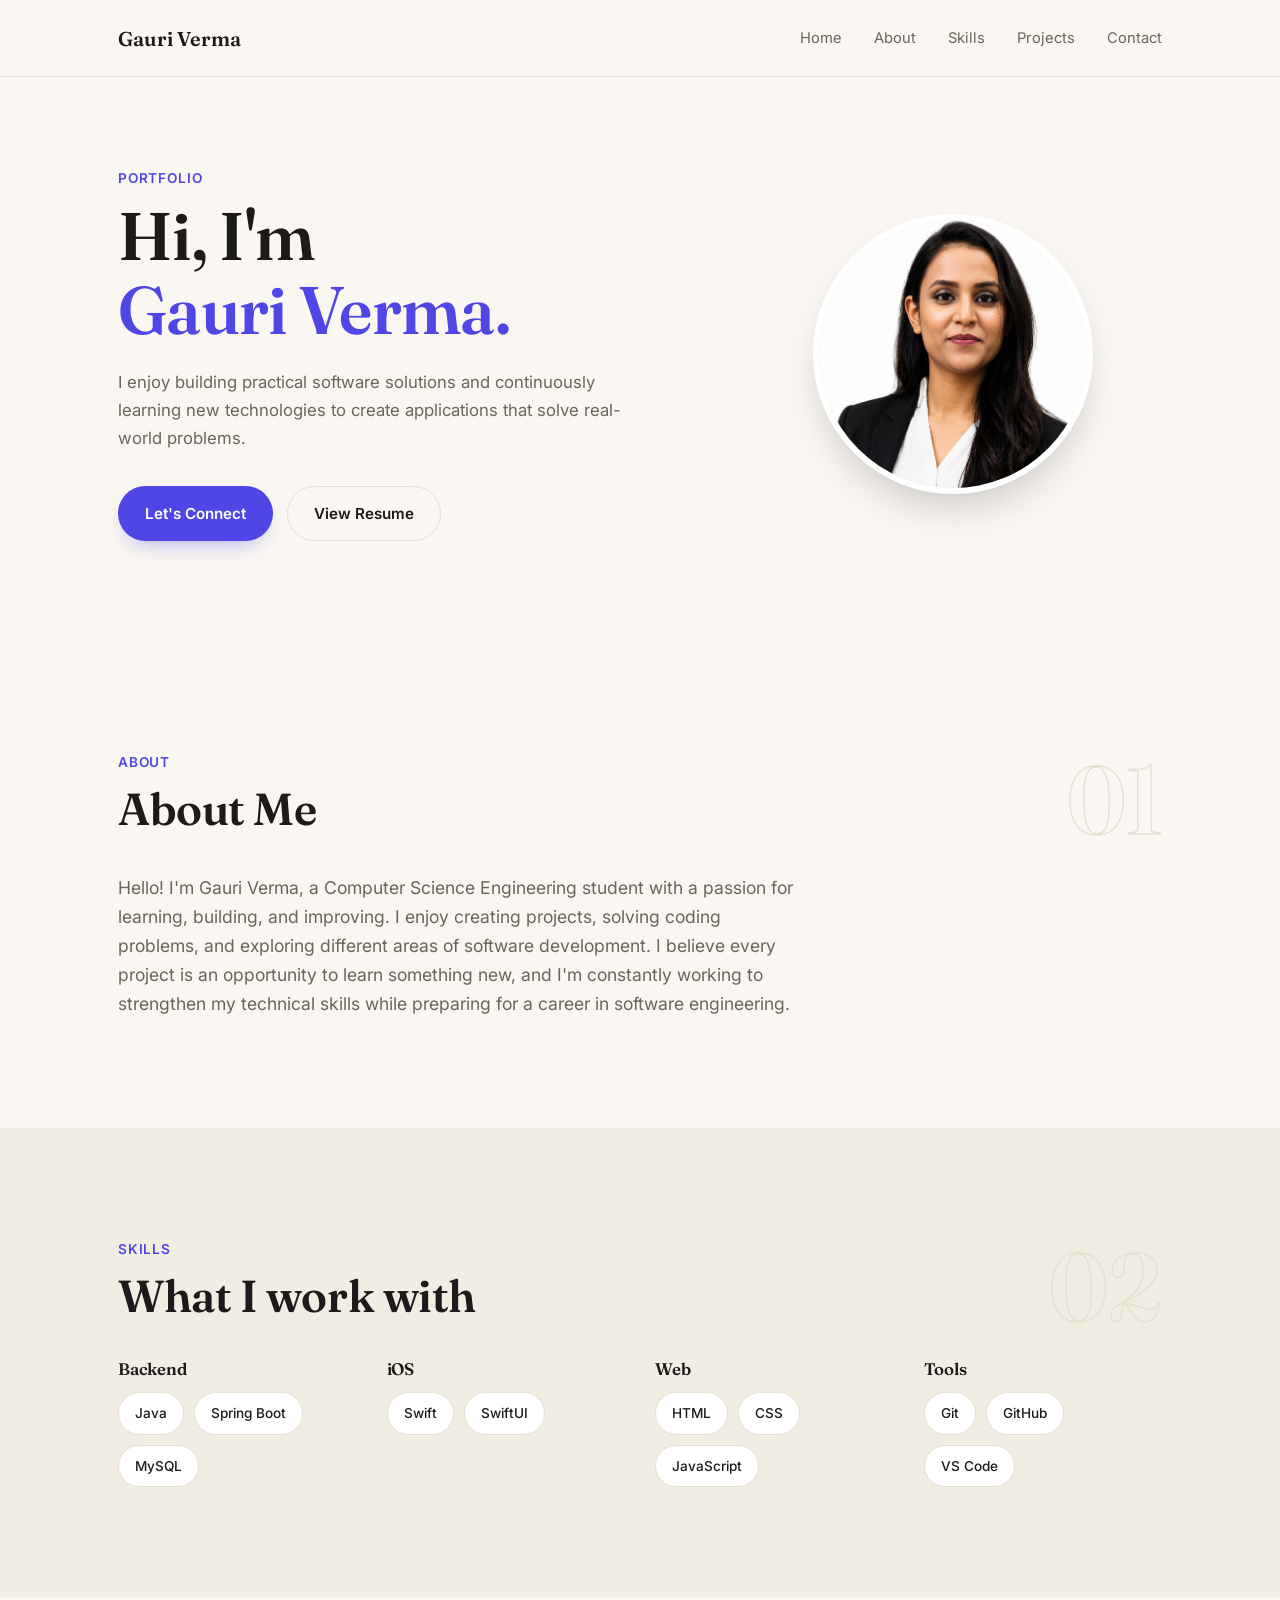
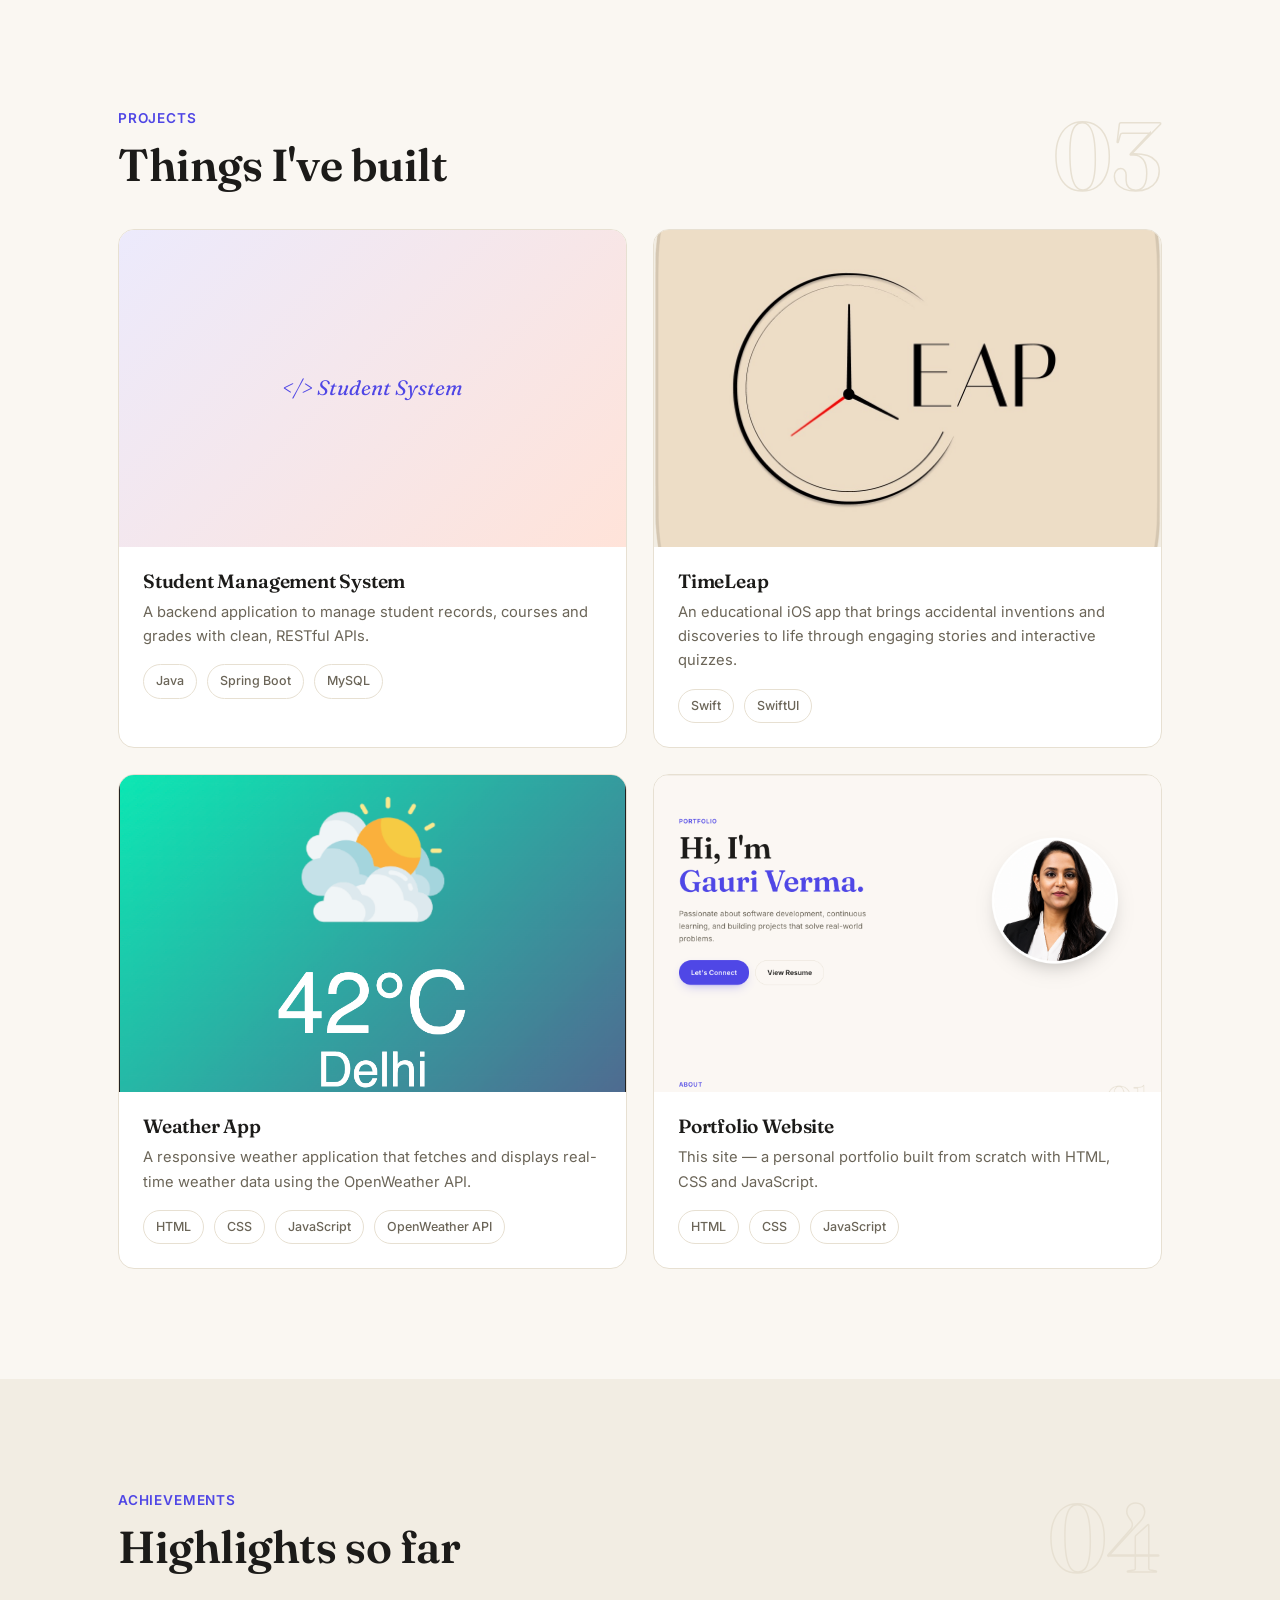
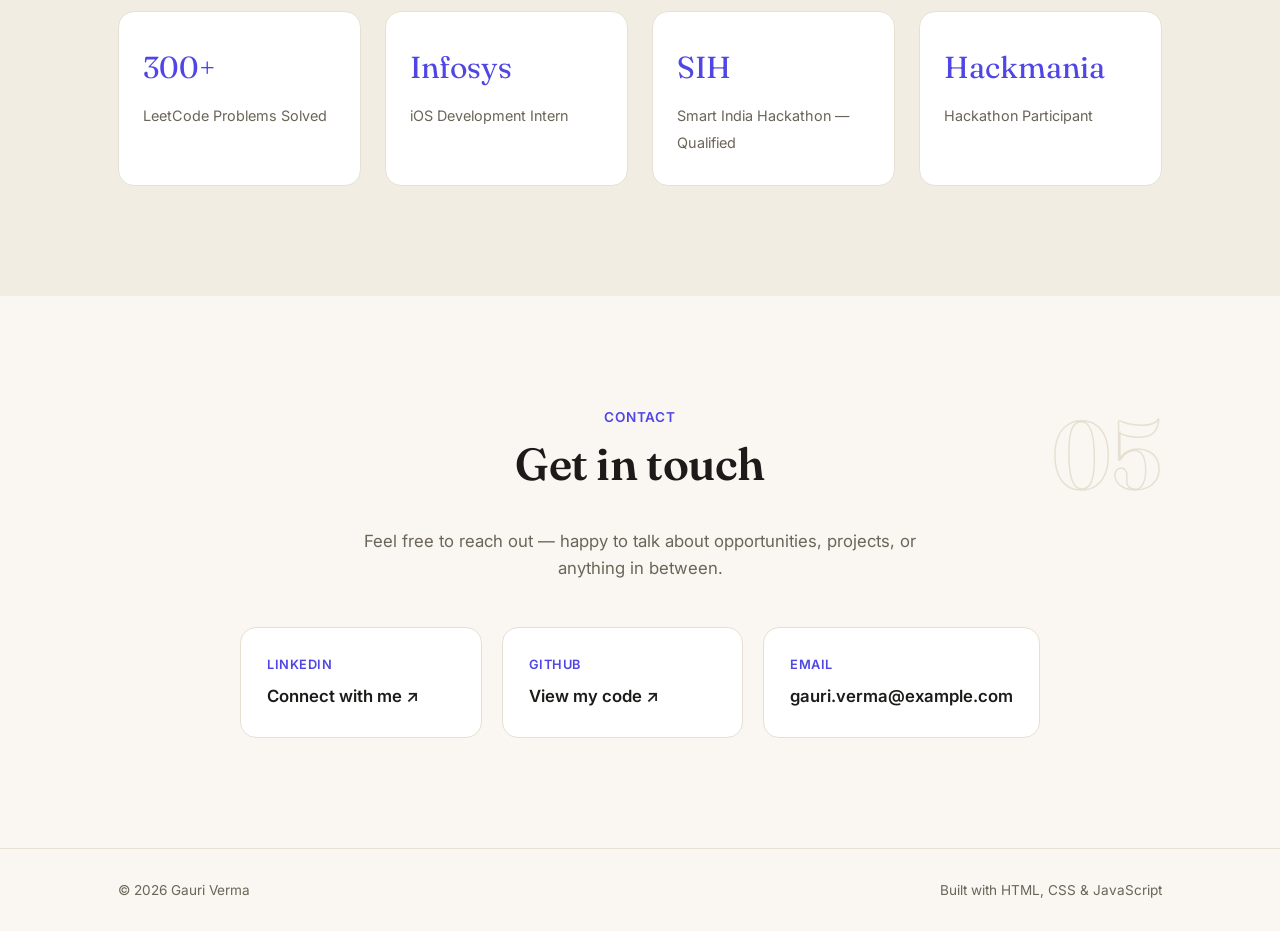
==== commit b2b08564: "change gauri.verma to gauri verma" ====
--- a/index.html
+++ b/index.html
@@ -15,7 +15,7 @@
 <!-- ===== NAV ===== -->
 <header class="nav">
   <div class="nav-inner">
-    <a href="#home" class="nav-brand">Gauri<span class="accent">.</span>Verma</a>
+     <a href="#home" class="nav-brand">Gauri Verma</a>
     <nav class="nav-links">
       <a href="#home">Home</a>
       <a href="#about">About</a>
@@ -35,7 +35,7 @@
     <div class="hero-text">
       <p class="eyebrow">Portfolio</p>
       <h1>Hi, I'm<br><span class="accent">Gauri Verma.</span></h1>
-      <p class="hero-sub">I enjoy turning ideas into meaningful projects and learning something new with every challenge.</p>
+      <p class="hero-sub">I enjoy building practical software solutions and continuously learning new technologies to create applications that solve real-world problems.</p>
       <div class="hero-actions">
         <a href="#contact" class="btn btn-primary">Let's Connect</a>
         <a href="resume/resume.pdf" target="_blank" class="btn btn-outline">View Resume</a>
@@ -183,7 +183,7 @@
   <div class="section-inner">
     <span class="section-num">04</span>
     <p class="eyebrow">Achievements</p>
-    <h2 class="section-title">A few numbers</h2>
+    <h2 class="section-title">Highlights so far</h2>
 
     <div class="stat-strip">
       <div class="stat">
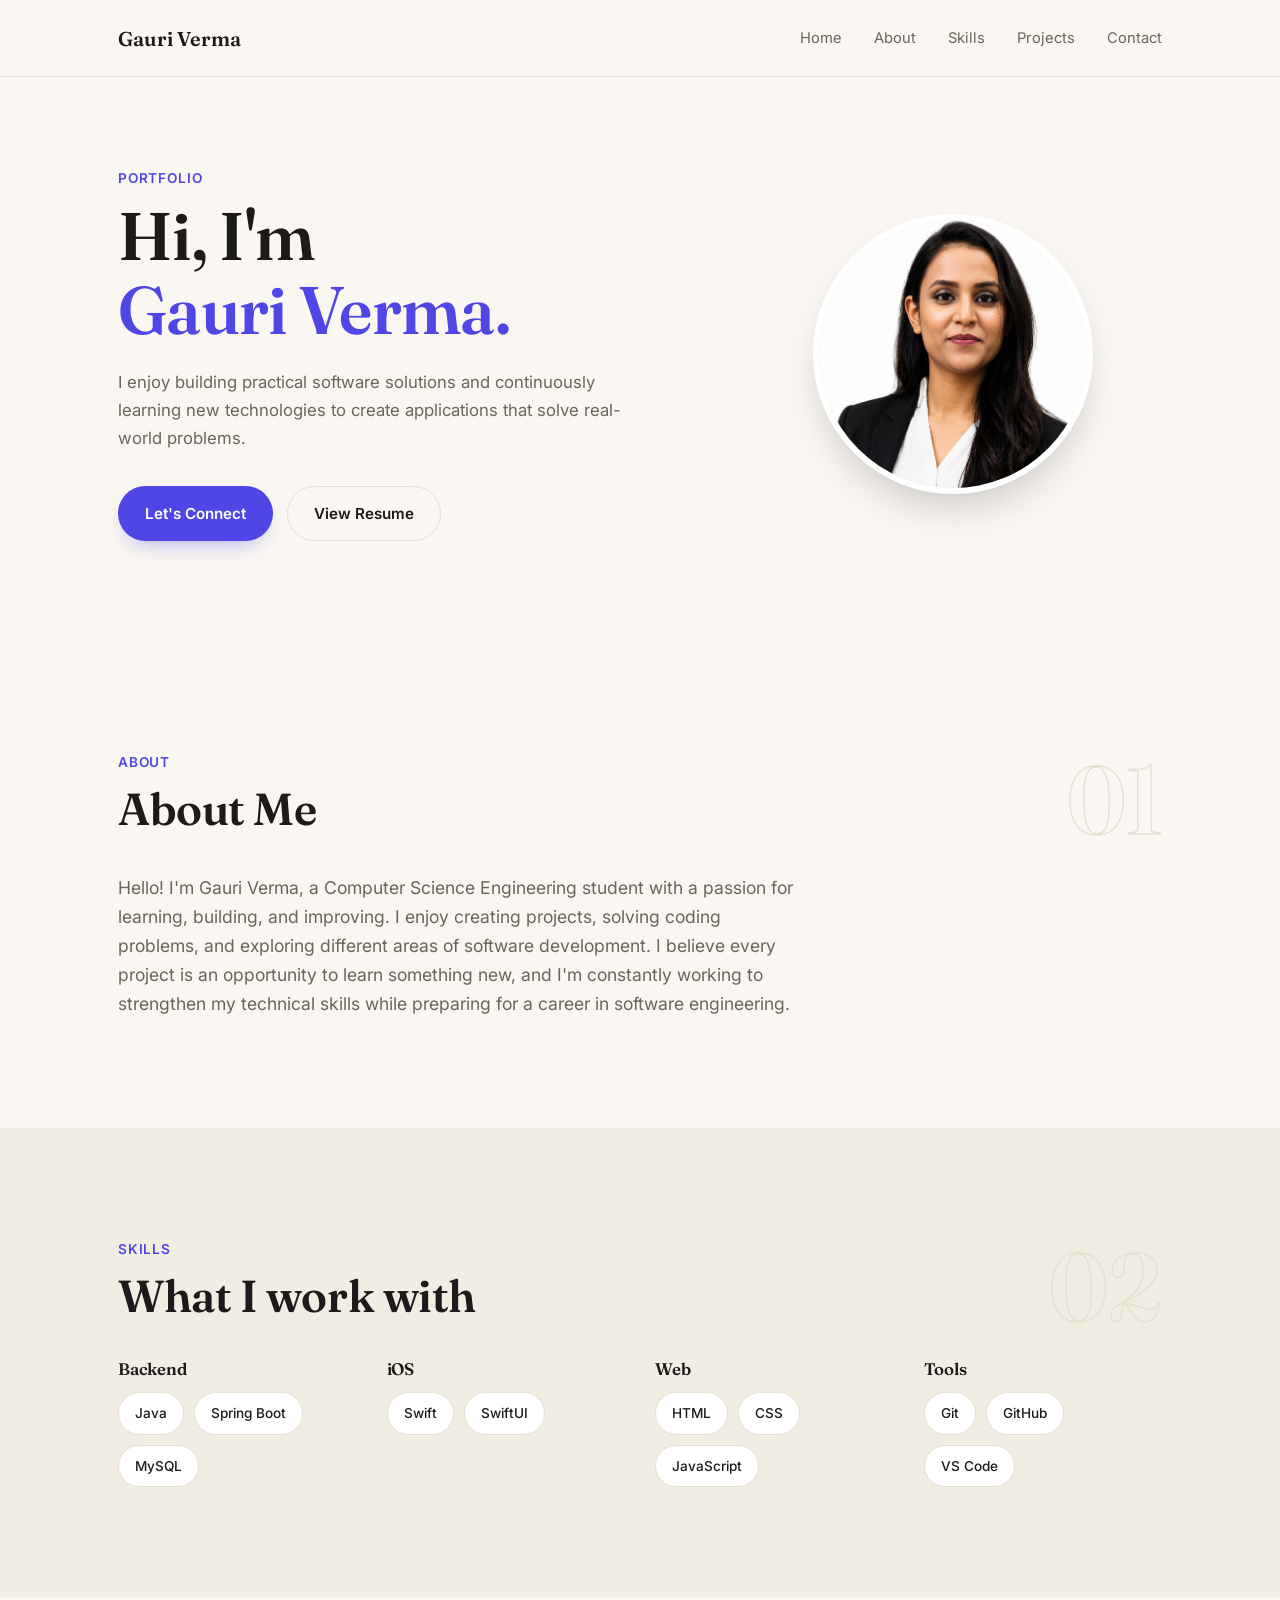
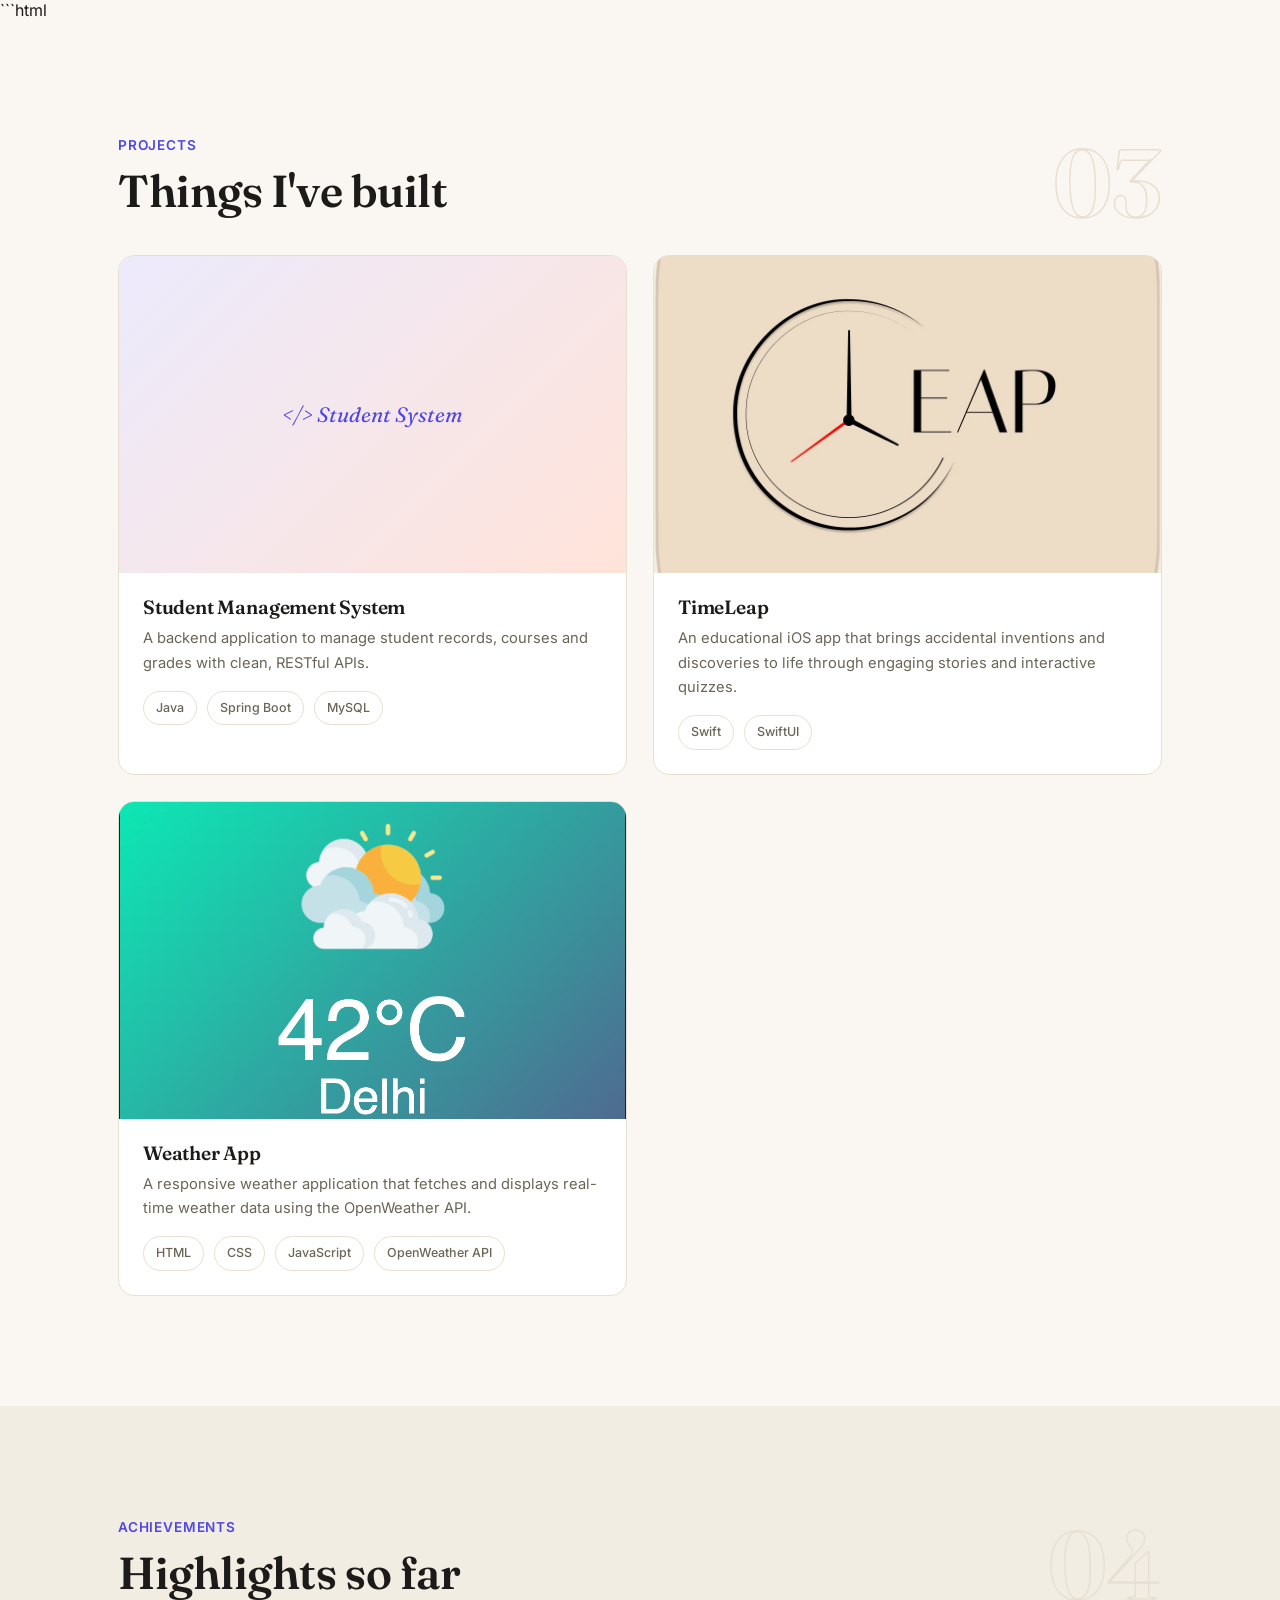
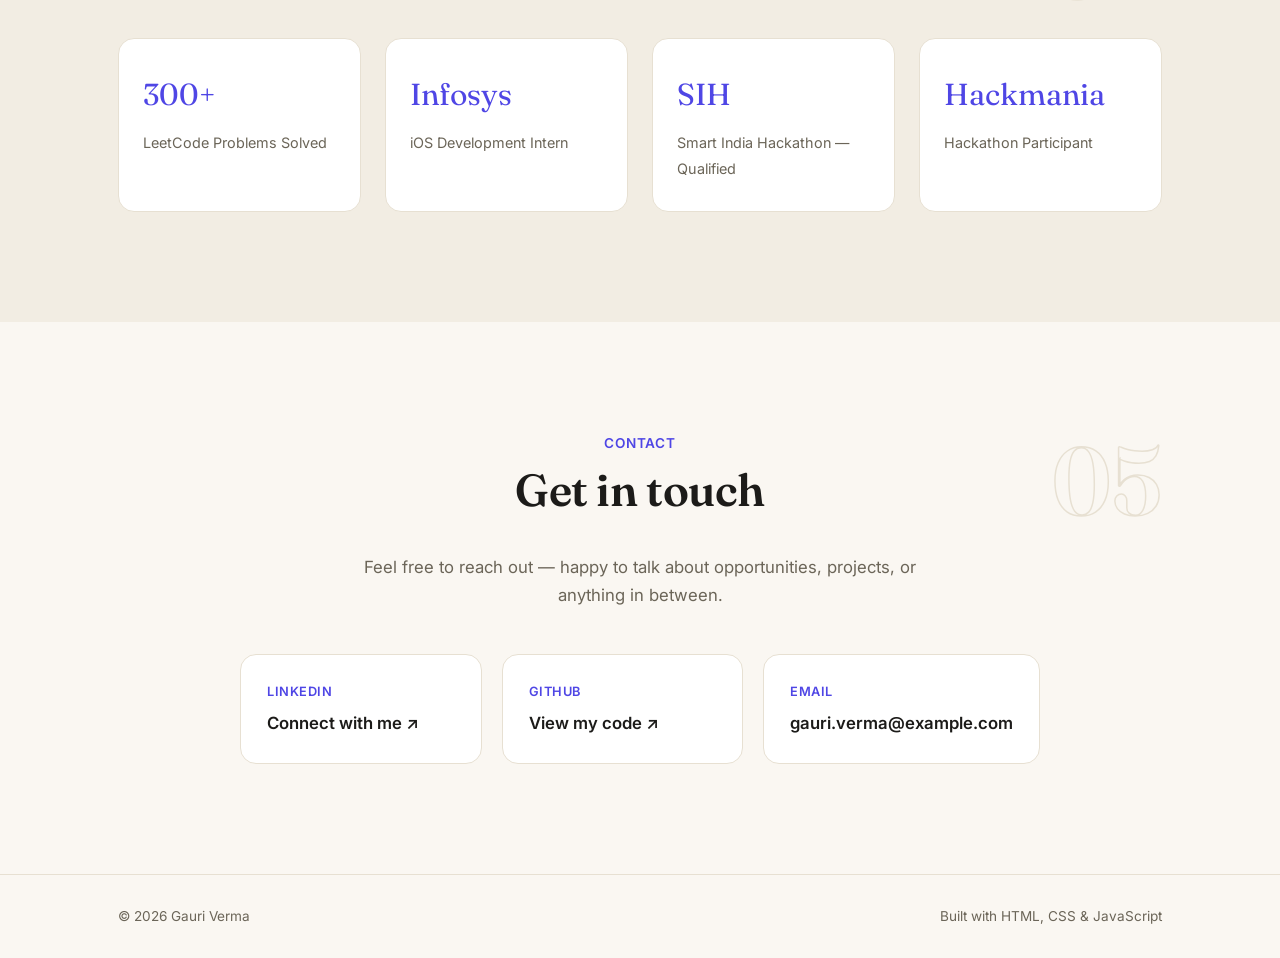
==== commit fd0990ac: "update" ====
--- a/index.html
+++ b/index.html
@@ -108,75 +108,142 @@
   </div>
 </section>
 
+```html
 <!-- ===== PROJECTS ===== -->
 <section class="section" id="projects">
   <div class="section-inner">
+
     <span class="section-num">03</span>
+
     <p class="eyebrow">Projects</p>
+
     <h2 class="section-title">Things I've built</h2>
 
     <div class="project-grid">
 
-      <article class="project-card">
+      <!-- ================= STUDENT MANAGEMENT SYSTEM ================= -->
+      <a
+        href="YOUR_STUDENT_MANAGEMENT_GITHUB_LINK"
+        target="_blank"
+        rel="noopener noreferrer"
+        class="project-card"
+      >
+
         <div class="project-image">
-          <img src="images/student.png" alt="Student Management System screenshot" onerror="this.style.display='none'; this.nextElementSibling.style.display='flex'">
-          <div class="project-image-placeholder" style="display:none;">&lt;/&gt; Student System</div>
-        </div>
+          <img
+            src="images/student.png"
+            alt="Student Management System screenshot"
+            onerror="this.style.display='none'; this.nextElementSibling.style.display='flex'"
+          >
+
+          <div class="project-image-placeholder" style="display:none;">
+            &lt;/&gt; Student System
+          </div>
+        </div>
+
         <div class="project-body">
+
           <h3>Student Management System</h3>
-          <p>A backend application to manage student records, courses and grades with clean, RESTful APIs.</p>
+
+          <p>
+            A backend application to manage student records, courses and grades
+            with clean, RESTful APIs.
+          </p>
+
           <div class="pill-row small">
-            <span class="pill">Java</span><span class="pill">Spring Boot</span><span class="pill">MySQL</span>
-          </div>
-        </div>
-      </article>
-
-      <article class="project-card">
+            <span class="pill">Java</span>
+            <span class="pill">Spring Boot</span>
+            <span class="pill">MySQL</span>
+          </div>
+
+        </div>
+
+      </a>
+
+
+      <!-- ================= TIMELEAP ================= -->
+      <a
+        href="https://apps.apple.com/in/app/timeleap/id6780404499"
+        target="_blank"
+        rel="noopener noreferrer"
+        class="project-card"
+      >
+
         <div class="project-image">
-          <img src="images/timeleap.png" alt="TimeLeap app screenshot" onerror="this.style.display='none'; this.nextElementSibling.style.display='flex'">
-          <div class="project-image-placeholder" style="display:none;">&lt;/&gt; TimeLeap</div>
-        </div>
+          <img
+            src="images/timeleap.png"
+            alt="TimeLeap app screenshot"
+            onerror="this.style.display='none'; this.nextElementSibling.style.display='flex'"
+          >
+
+          <div class="project-image-placeholder" style="display:none;">
+            &lt;/&gt; TimeLeap
+          </div>
+        </div>
+
         <div class="project-body">
+
           <h3>TimeLeap</h3>
-          <p>An educational iOS app that brings accidental inventions and discoveries to life through engaging stories and interactive quizzes.</p>
+
+          <p>
+            An educational iOS app that brings accidental inventions and
+            discoveries to life through engaging stories and interactive quizzes.
+          </p>
+
           <div class="pill-row small">
-            <span class="pill">Swift</span><span class="pill">SwiftUI</span>
-          </div>
-        </div>
-      </article>
-
-      <article class="project-card">
+            <span class="pill">Swift</span>
+            <span class="pill">SwiftUI</span>
+          </div>
+
+        </div>
+
+      </a>
+
+
+      <!-- ================= WEATHER APP ================= -->
+      <a
+        href="https://github.com/GauriVerma99/Weather-App"
+        target="_blank"
+        rel="noopener noreferrer"
+        class="project-card"
+      >
+
         <div class="project-image">
-          <img src="images/weather.png" alt="Weather App screenshot" onerror="this.style.display='none'; this.nextElementSibling.style.display='flex'">
-          <div class="project-image-placeholder" style="display:none;">&lt;/&gt; Weather App</div>
-        </div>
+          <img
+            src="images/weather.png"
+            alt="Weather App screenshot"
+            onerror="this.style.display='none'; this.nextElementSibling.style.display='flex'"
+          >
+
+          <div class="project-image-placeholder" style="display:none;">
+            &lt;/&gt; Weather App
+          </div>
+        </div>
+
         <div class="project-body">
+
           <h3>Weather App</h3>
-          <p>A responsive weather application that fetches and displays real-time weather data using the OpenWeather API.</p>
+
+          <p>
+            A responsive weather application that fetches and displays
+            real-time weather data using the OpenWeather API.
+          </p>
+
           <div class="pill-row small">
-            <span class="pill">HTML</span><span class="pill">CSS</span><span class="pill">JavaScript</span><span class="pill">OpenWeather API</span>
-          </div>
-        </div>
-      </article>
-
-      
-      <article class="project-card">
-        <div class="project-image">
-          <img src="images/portfolio.png" alt="Portfolio Website screenshot" onerror="this.style.display='none'; this.nextElementSibling.style.display='flex'">
-          <div class="project-image-placeholder" style="display:none;">&lt;/&gt; this site</div>
-        </div>
-        <div class="project-body">
-          <h3>Portfolio Website</h3>
-          <p>This site — a personal portfolio built from scratch with HTML, CSS and JavaScript.</p>
-          <div class="pill-row small">
-            <span class="pill">HTML</span><span class="pill">CSS</span><span class="pill">JavaScript</span>
-          </div>
-        </div>
-      </article>
-
-    </div>
-  </div>
-</section>
+            <span class="pill">HTML</span>
+            <span class="pill">CSS</span>
+            <span class="pill">JavaScript</span>
+            <span class="pill">OpenWeather API</span>
+          </div>
+
+        </div>
+
+      </a>
+
+    </div>
+  </div>
+</section>
+
 
 <!-- ===== ACHIEVEMENTS ===== -->
 <section class="section section-alt" id="achievements">
--- a/style.css
+++ b/style.css
@@ -184,8 +184,18 @@
   overflow: hidden;
   background: var(--surface);
   transition: transform 0.2s ease, box-shadow 0.2s ease;
-}
-.project-card:hover { transform: translateY(-5px); box-shadow: 0 24px 45px -24px rgba(28,27,25,0.25); }
+
+  /* Make the whole card behave like a link */
+  cursor: pointer;
+  color: inherit;
+  text-decoration: none;
+}
+
+.project-card:hover {
+  transform: translateY(-5px);
+  box-shadow: 0 24px 45px -24px rgba(28,27,25,0.25);
+}
+
 .project-image { aspect-ratio: 16 / 10; overflow: hidden; background: var(--bg-alt); }
 .project-image img { width: 100%; height: 100%; object-fit: cover; display: block; }
 .project-image-placeholder {
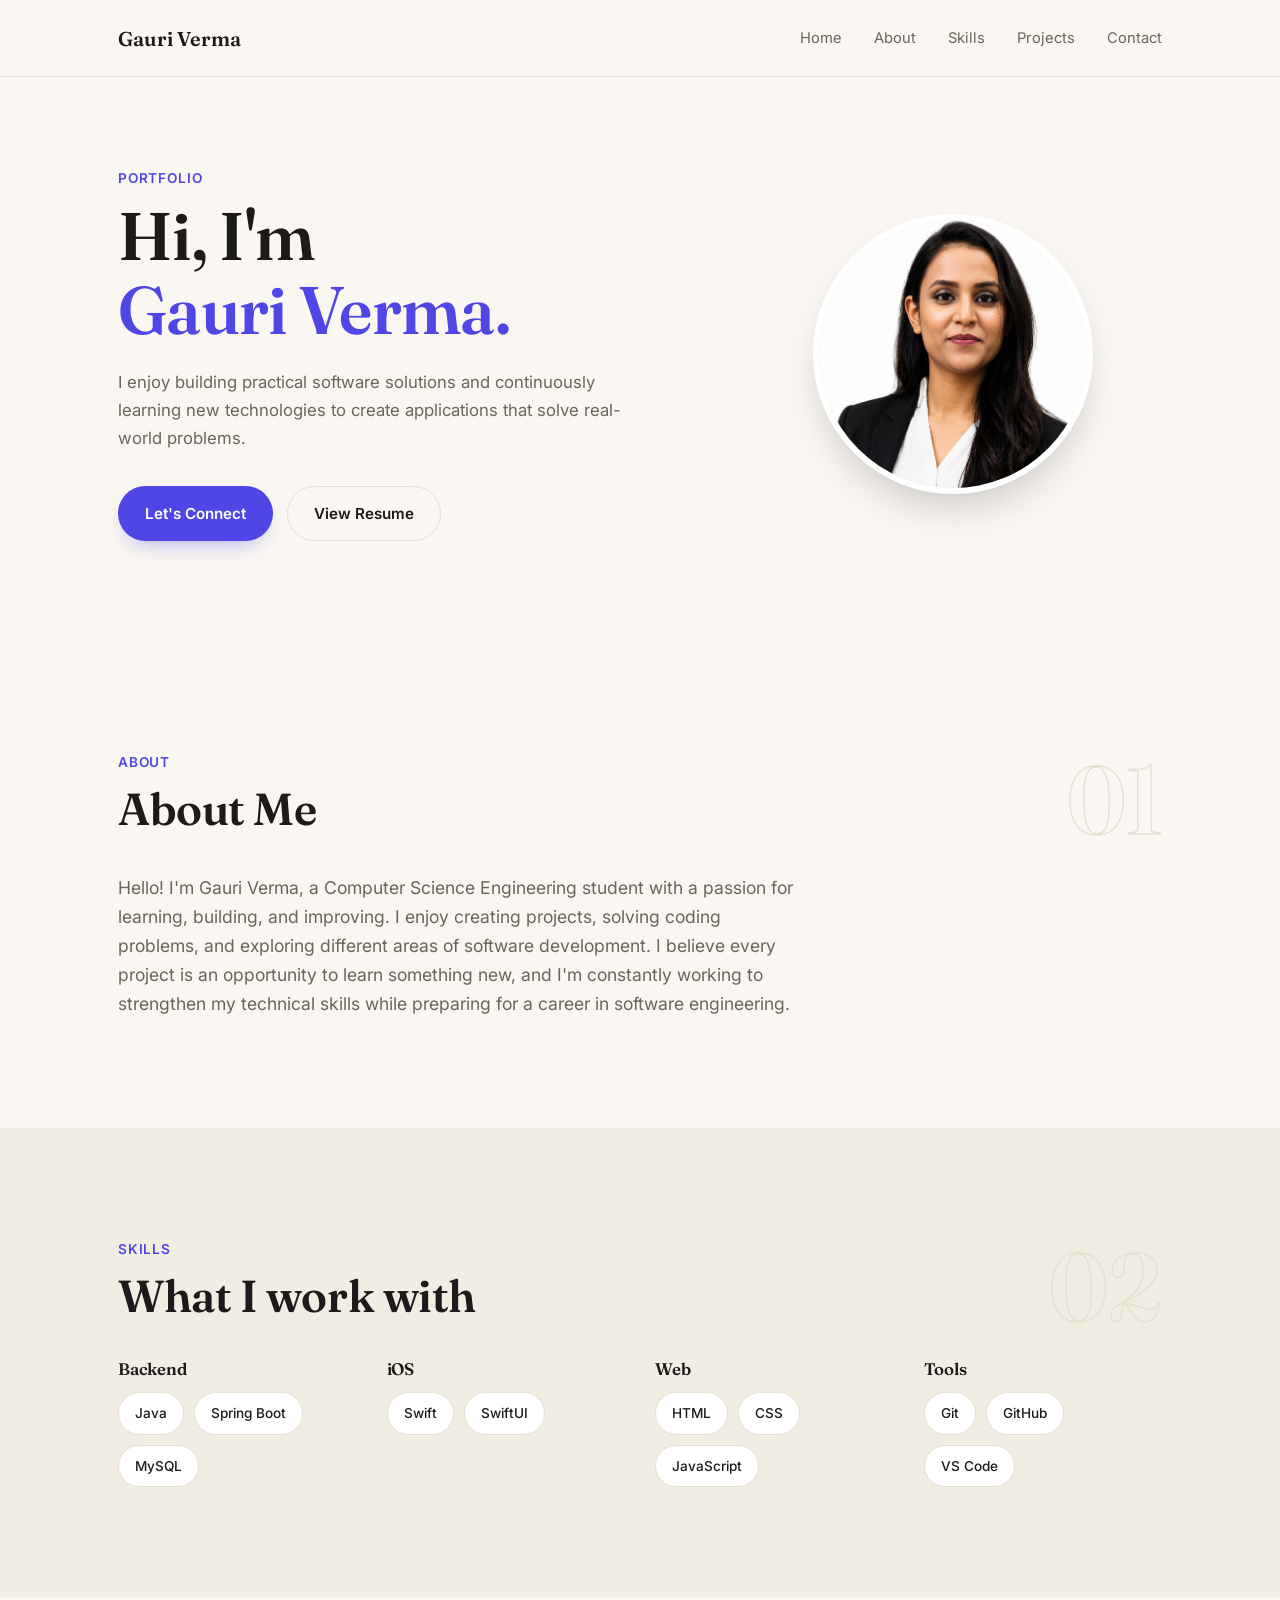
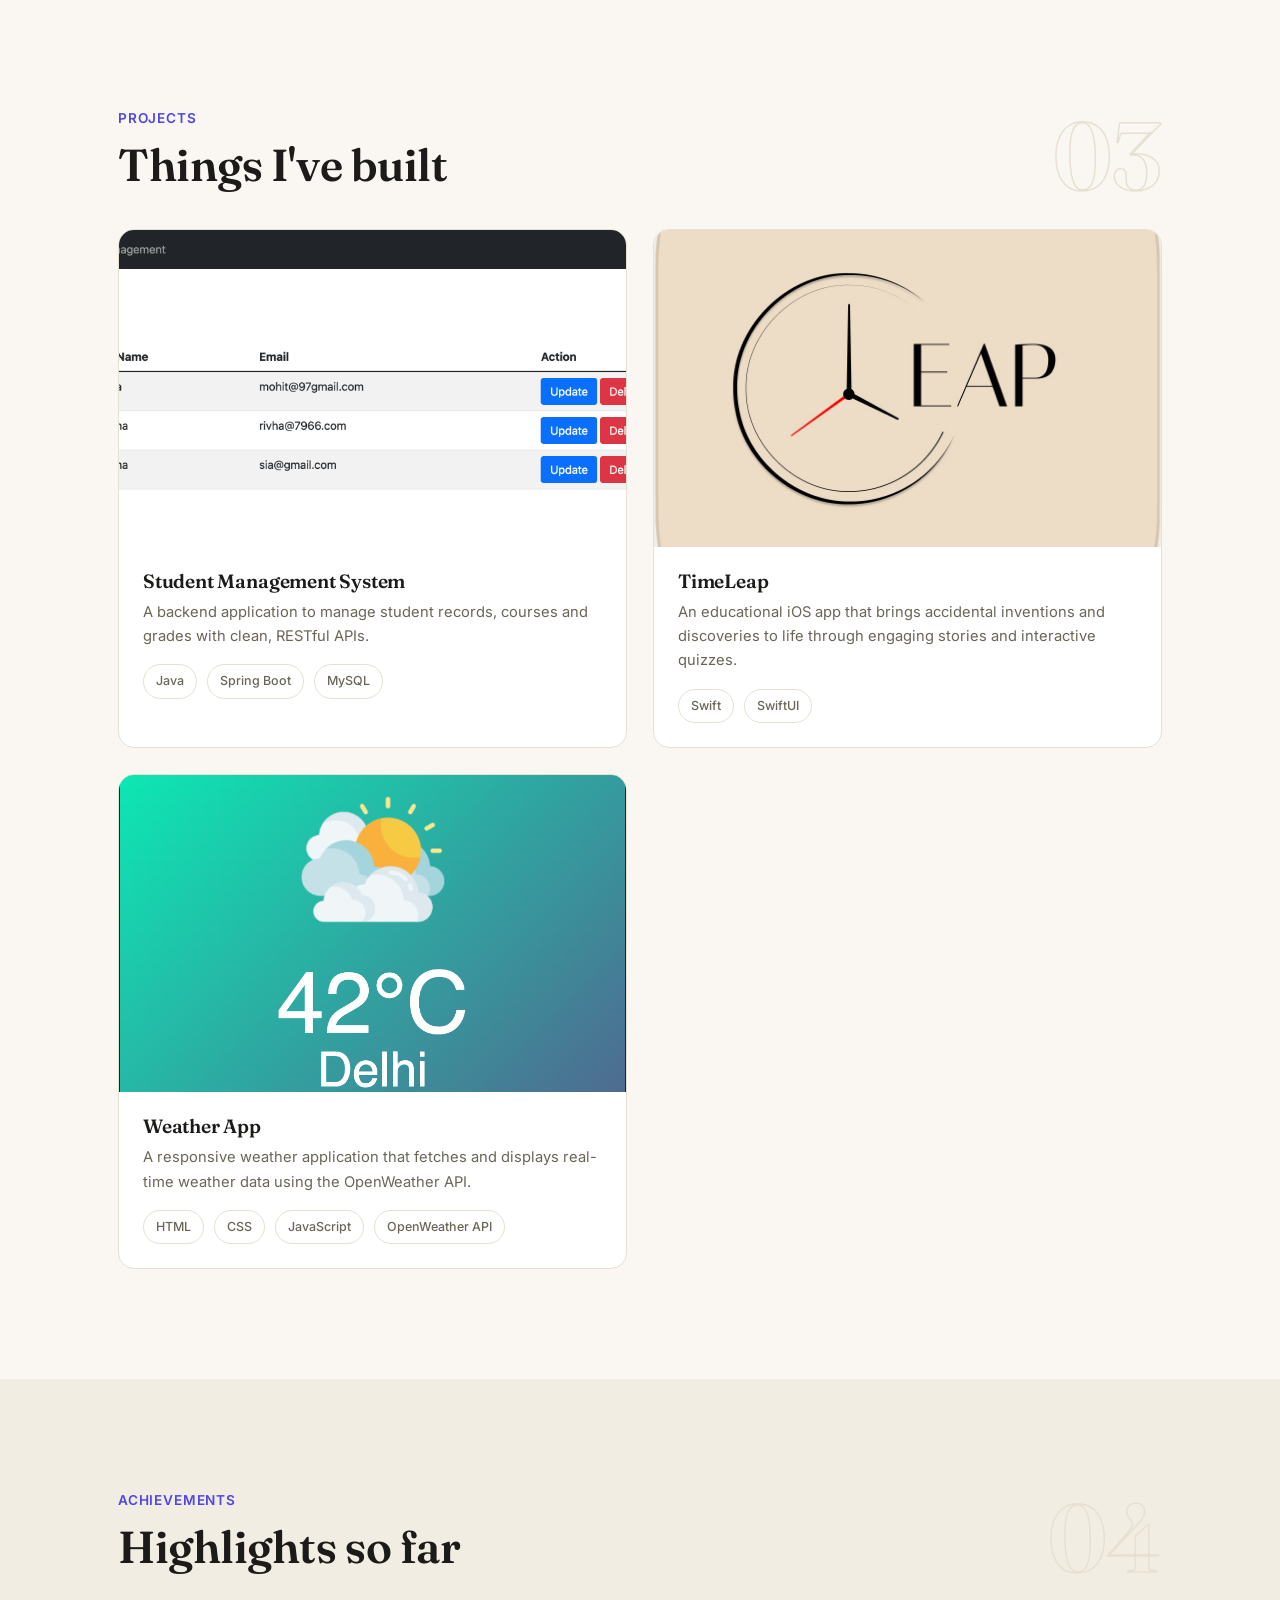
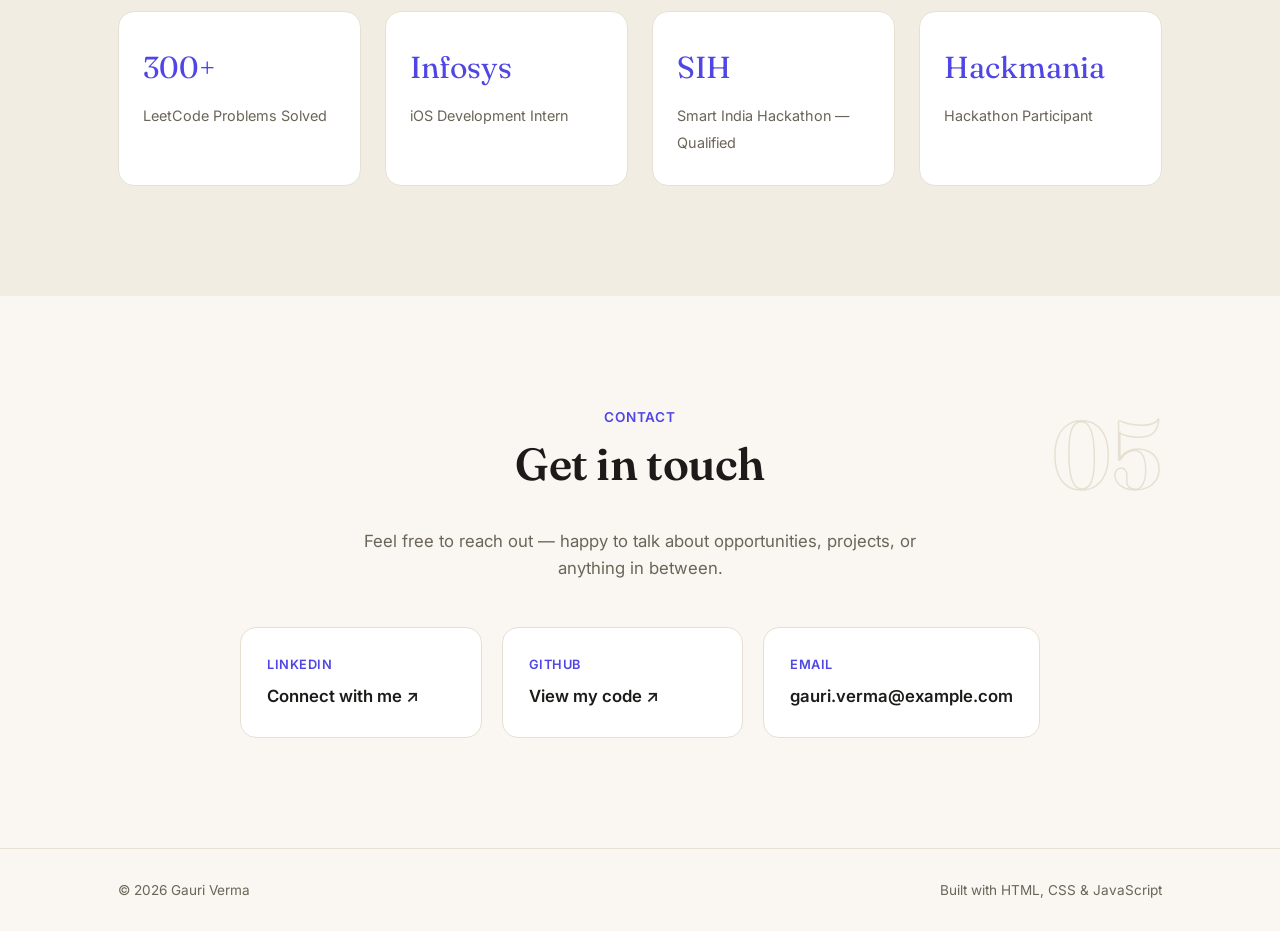
==== commit 3559f0c9: "update student-management" ====
--- a/index.html
+++ b/index.html
@@ -108,7 +108,7 @@
   </div>
 </section>
 
-```html
+
 <!-- ===== PROJECTS ===== -->
 <section class="section" id="projects">
   <div class="section-inner">
@@ -245,6 +245,7 @@
 </section>
 
 
+
 <!-- ===== ACHIEVEMENTS ===== -->
 <section class="section section-alt" id="achievements">
   <div class="section-inner">
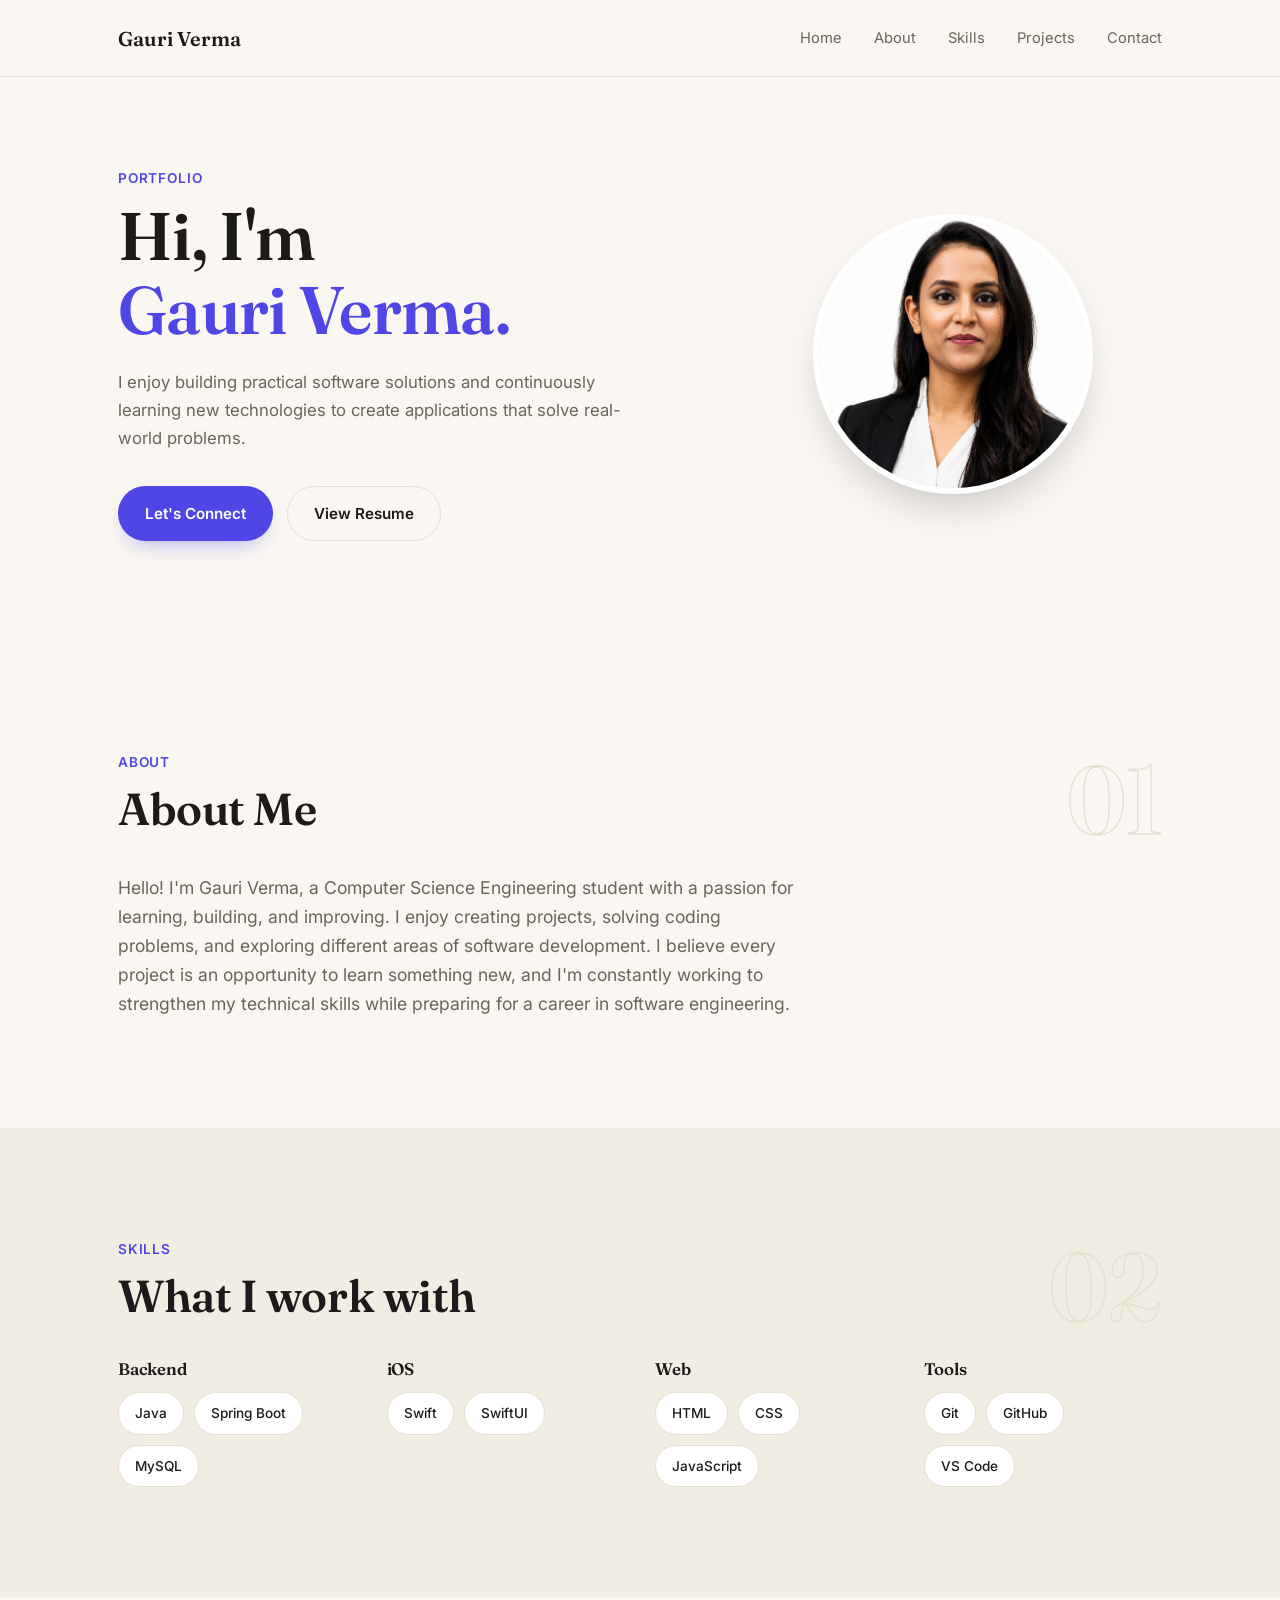
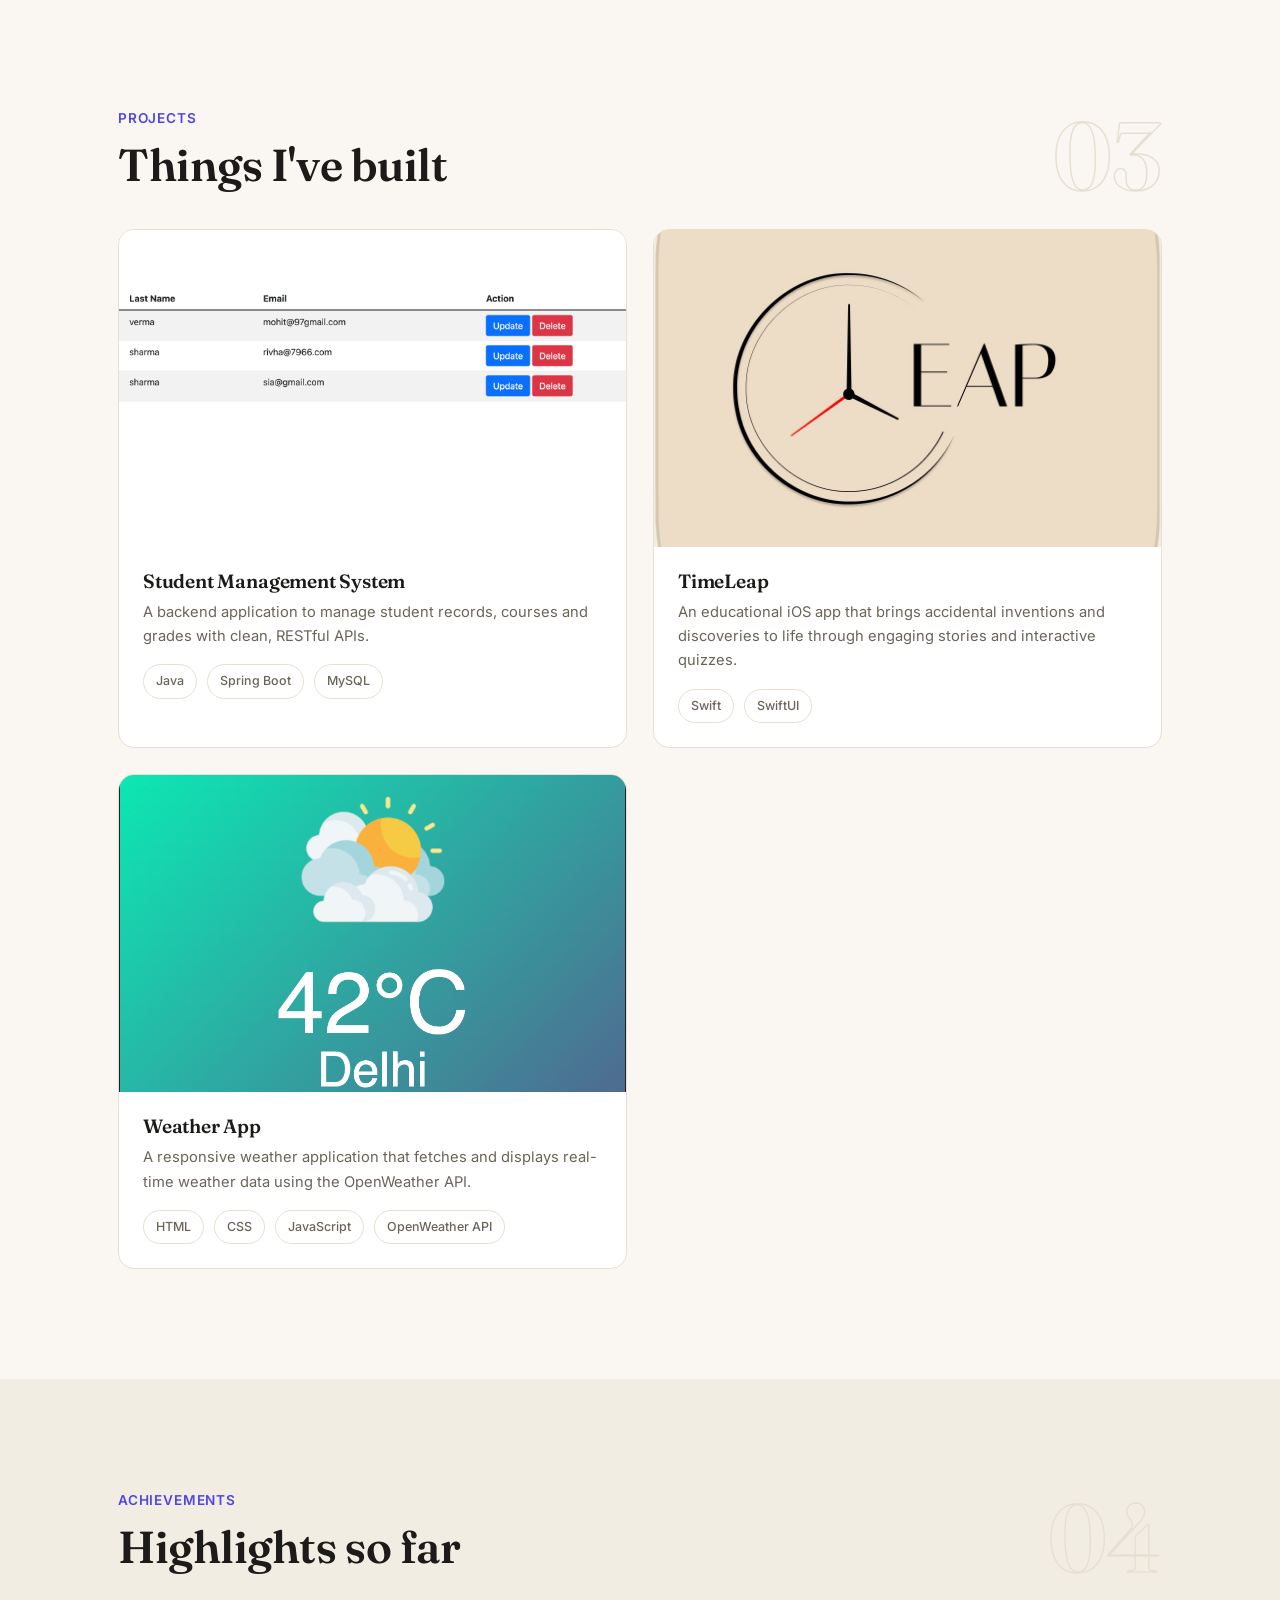
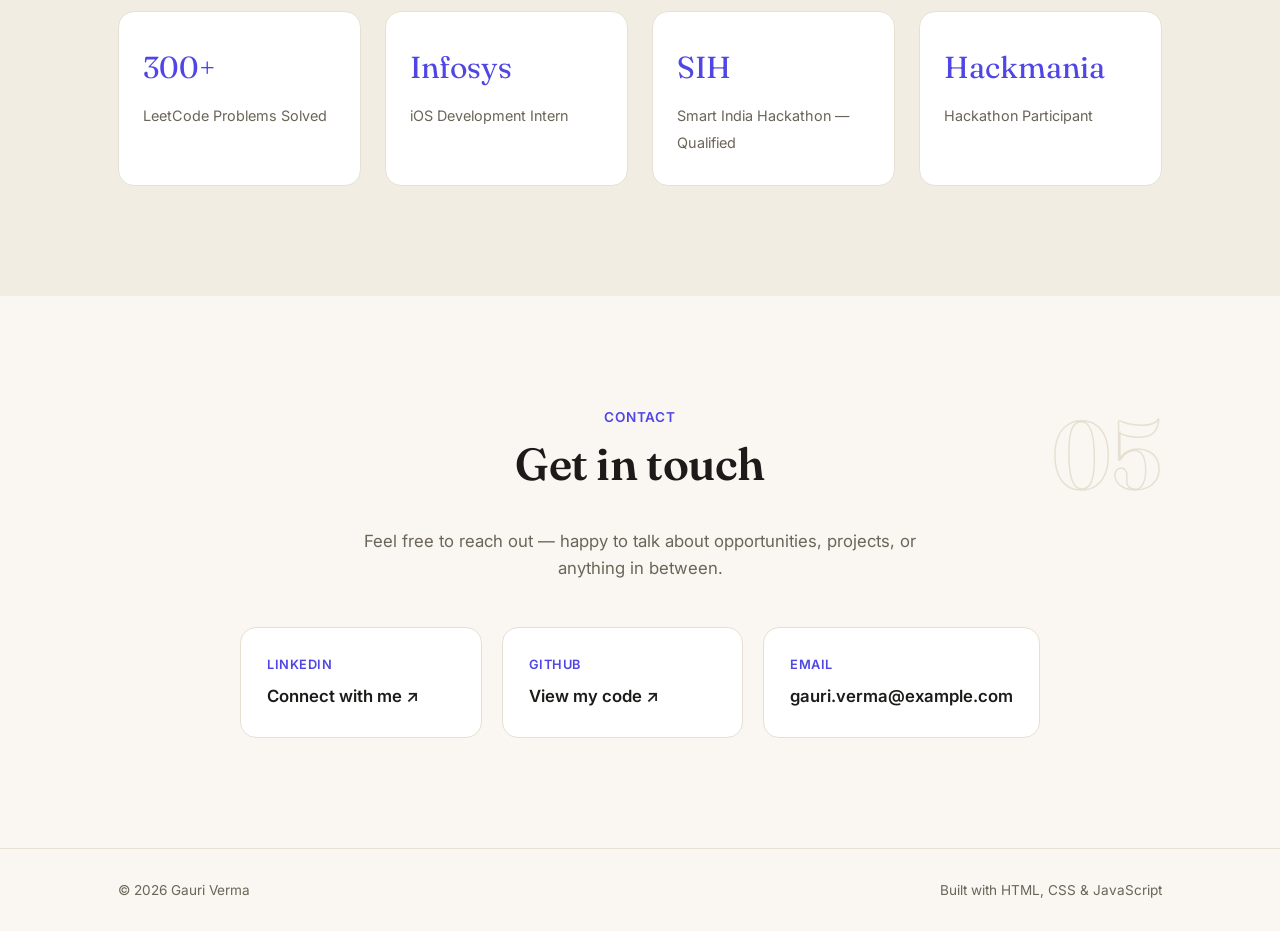
==== commit 7b3f6868: "update link" ====
--- a/index.html
+++ b/index.html
@@ -123,7 +123,7 @@
 
       <!-- ================= STUDENT MANAGEMENT SYSTEM ================= -->
       <a
-        href="YOUR_STUDENT_MANAGEMENT_GITHUB_LINK"
+        href="https://github.com/GauriVerma99/student-management-system.git"
         target="_blank"
         rel="noopener noreferrer"
         class="project-card"
